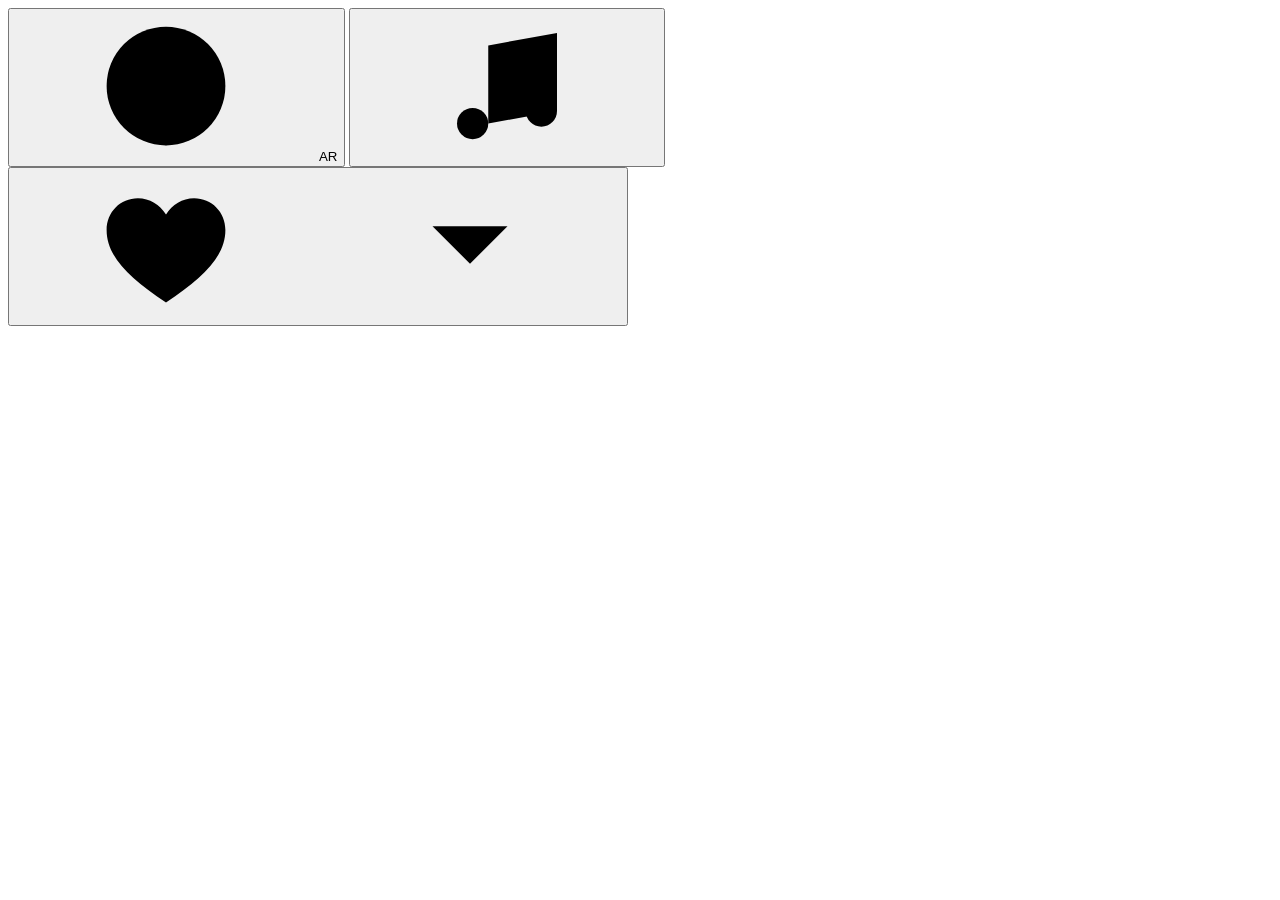
==== index.html @ feeb40b0 "Add files via upload" ====
<!DOCTYPE html>
<html lang="en" dir="ltr">
<head>
    <meta charset="UTF-8">
    <meta name="viewport" content="width=device-width, initial-scale=1, viewport-fit=cover">
    <title>MYRIAM &amp; AHMED</title>

    <!-- SEO / social preview.
         NOTE: crawlers do not run JavaScript, so if you change the names, update them here too.
         For og:image, replace the relative path with the full URL of your published site,
         e.g. https://your-site.com/assets/images/og-image.jpg -->
    <meta name="description" content="You are warmly invited to celebrate the wedding of MYRIAM &amp; AHMED at Saladin Citadel — قلعة صلاح الدين.">
    <meta name="theme-color" content="#fbf9f5">
    <meta property="og:type" content="website">
    <meta property="og:title" content="MYRIAM &amp; AHMED">
    <meta property="og:description" content="You are warmly invited to celebrate the wedding of MYRIAM &amp; AHMED at Saladin Citadel — قلعة صلاح الدين.">
    <meta property="og:image" content="assets/images/og-image.jpg">
    <meta property="og:locale" content="en_US">
    <meta property="og:locale:alternate" content="ar_EG">
    <meta name="twitter:card" content="summary_large_image">
    <meta name="twitter:title" content="MYRIAM &amp; AHMED">
    <meta name="twitter:description" content="You are warmly invited to celebrate the wedding of MYRIAM &amp; AHMED.">
    <meta name="twitter:image" content="assets/images/og-image.jpg">

    <link rel="icon" href="assets/images/favicon.svg" type="image/svg+xml">

    <link rel="preconnect" href="https://fonts.googleapis.com">
    <link rel="preconnect" href="https://fonts.gstatic.com" crossorigin>
    <link href="https://fonts.googleapis.com/css2?family=Amiri:ital,wght@0,400;0,700;1,400&family=Cinzel+Decorative:wght@400;700;900&family=Cinzel:wght@400;600;700&family=Playfair+Display:ital,wght@0,400..900;1,400..900&display=swap" rel="stylesheet">
    <link rel="stylesheet" href="css/styles.css">

    <!-- Lets the CSS enable scroll-reveal styles only when JavaScript is running -->
    <script>document.documentElement.classList.add("js");</script>
</head>
<body>

    <noscript>
        <p class="noscript">Please enable JavaScript to open the invitation. · يرجى تفعيل جافاسكريبت لفتح الدعوة.</p>
    </noscript>

    <!-- Music. The source is set from WEDDING_MUSIC in js/main.js when the invitation is opened. -->
    <audio id="weddingAudio" loop preload="none"></audio>

    <!-- Fixed controls -->
    <button type="button" class="control lang-switch" id="langSwitch">
        <svg class="icon" aria-hidden="true"><use href="#i-globe"/></svg>
        <span id="langSwitchLabel">AR</span>
    </button>

    <button type="button" class="control music-toggle" id="musicToggle" aria-pressed="false">
        <span class="eq" aria-hidden="true"><i></i><i></i><i></i></span>
        <svg class="icon icon-muted" aria-hidden="true"><use href="#i-music-off"/></svg>
    </button>

    <main class="page">

        <!-- ============ INTRO: ENVELOPE ============ -->
        <section class="intro" id="intro">
            <button type="button" class="envelope-button" id="envelopeButton" data-i18n-aria="openAria">
                <span class="envelope">
                    <span class="envelope-pocket"></span>
                    <span class="envelope-flap"></span>
                    <span class="envelope-monogram" data-bind="monogram" aria-hidden="true"></span>
                    <span class="wax-seal" aria-hidden="true"><svg class="icon"><use href="#i-heart"/></svg></span>
                </span>
                <span class="envelope-hint">
                    <span data-i18n="openHint"></span>
                    <svg class="icon" aria-hidden="true"><use href="#i-chevron"/></svg>
                </span>
            </button>
        </section>

        <!-- ============ INVITATION (revealed after the envelope opens) ============ -->
        <div class="content" id="content" hidden>

            <article class="invitation reveal" id="home-section" tabindex="-1">
                <div class="frame">
                    <p class="tag" data-i18n="invitedTag"></p>

                    <p class="basmala" lang="ar">بِسْمِ اللَّهِ الرَّحْمَٰنِ الرَّحِيمِ</p>

                    <div id="verseBlock">
                        <p class="verse-ar" lang="ar">"وَمِنْ آيَاتِهِ أَنْ خَلَقَ لَكُم مِّنْ أَنفُسِكُمْ أَزْوَاجًا لِّتَسْكُنُوا إِلَيْهَا وَجَعَلَ بَيْنَكُم مَّوَدَّةً وَرَحْمَةً ۚ إِنَّ فِي ذَٰلِكَ لَآيَاتٍ لِّقَوْمٍ يَتَفَكَّرُونَ"</p>
                        <p class="verse-en" data-i18n="verseEn"></p>
                        <p class="verse-ref" data-i18n="verseRef"></p>
                    </div>

                    <div class="divider" aria-hidden="true"><svg class="icon"><use href="#i-star"/></svg></div>

                    <h1 class="names" id="coupleNames">
                        <span class="name" data-bind="bride"></span>
                        <span class="amp" data-bind="amp"></span>
                        <span class="name" data-bind="groom"></span>
                    </h1>

                    <p class="invite-line" data-i18n="inviteLine"></p>

                    <div class="date-badge" id="dateBadge">
                        <span class="item">
                            <svg class="icon" aria-hidden="true"><use href="#i-calendar"/></svg>
                            <span data-bind="dateLong"></span>
                        </span>
                        <span class="sep" id="dateBadgeSep" aria-hidden="true">|</span>
                        <span class="item" id="dateBadgeTime">
                            <svg class="icon" aria-hidden="true"><use href="#i-clock"/></svg>
                            <span data-bind="timeShort"></span>
                        </span>
                    </div>

                    <div class="countdown-wrap" id="countdownWrap">
                        <div class="countdown" id="countdown" role="timer" data-i18n-aria="countdownAria">
                            <div class="cd-box"><span class="cd-num" data-countdown="days">00</span><span class="cd-lbl" data-i18n="cdDays"></span></div>
                            <div class="cd-box"><span class="cd-num" data-countdown="hours">00</span><span class="cd-lbl" data-i18n="cdHours"></span></div>
                            <div class="cd-box"><span class="cd-num" data-countdown="minutes">00</span><span class="cd-lbl" data-i18n="cdMinutes"></span></div>
                            <div class="cd-box"><span class="cd-num" data-countdown="seconds">00</span><span class="cd-lbl" data-i18n="cdSeconds"></span></div>
                        </div>
                        <p class="cd-finished" id="countdownFinished" data-i18n="cdFinished" hidden></p>
                    </div>

                    <div class="divider" aria-hidden="true"><svg class="icon"><use href="#i-crown"/></svg></div>
                </div>
            </article>

            <!-- Navigation: bottom bar on phones, floating pill on larger screens -->
            <nav class="nav" id="nav" data-i18n-aria="navAria">
                <a href="#home-section"><svg class="icon" aria-hidden="true"><use href="#i-home"/></svg><span data-i18n="navHome"></span></a>
                <a href="#story-section"><svg class="icon" aria-hidden="true"><use href="#i-heart-line"/></svg><span data-i18n="navStory"></span></a>
                <a href="#date-section"><svg class="icon" aria-hidden="true"><use href="#i-calendar"/></svg><span data-i18n="navDate"></span></a>
                <a href="#venue-section"><svg class="icon" aria-hidden="true"><use href="#i-pin"/></svg><span data-i18n="navVenue"></span></a>
                <a href="#rsvp-section" id="navRsvp"><svg class="icon" aria-hidden="true"><use href="#i-envelope"/></svg><span data-i18n="navRsvp"></span></a>
            </nav>

            <div class="details">

                <!-- Story -->
                <section class="panel reveal" id="story-section" aria-labelledby="storyTitle">
                    <h2 class="panel-title" id="storyTitle" data-i18n="storyTitle"></h2>
                    <div class="story-photos">
                        <figure class="photo">
                            <div class="photo-inner">
                                <svg class="icon photo-placeholder" aria-hidden="true"><use href="#i-heart-line"/></svg>
                                <img data-photo="brideChildhood" data-alt="photoBride" alt="" width="240" height="320" loading="lazy" decoding="async">
                            </div>
                        </figure>
                        <figure class="photo is-main">
                            <div class="photo-inner">
                                <svg class="icon photo-placeholder" aria-hidden="true"><use href="#i-heart-line"/></svg>
                                <img data-photo="couple" data-alt="photoCouple" alt="" width="240" height="320" loading="lazy" decoding="async">
                            </div>
                        </figure>
                        <figure class="photo">
                            <div class="photo-inner">
                                <svg class="icon photo-placeholder" aria-hidden="true"><use href="#i-heart-line"/></svg>
                                <img data-photo="groomChildhood" data-alt="photoGroom" alt="" width="240" height="320" loading="lazy" decoding="async">
                            </div>
                        </figure>
                    </div>
                    <p class="caption" data-i18n="storyCaption"></p>
                </section>

                <!-- Date / calendar (generated from the wedding date in js/main.js) -->
                <section class="panel reveal" id="date-section" aria-labelledby="dateTitle">
                    <h2 class="panel-title" id="dateTitle" data-i18n="dateTitle"></h2>
                    <div class="calendar" id="calendar" role="group">
                        <p class="cal-month" id="calMonth"></p>
                        <div class="cal-grid" id="calendarGrid"></div>
                    </div>
                    <p class="date-note" id="dateNote">
                        <svg class="icon" aria-hidden="true"><use id="dateNoteIcon" href="#i-calendar"/></svg>
                        <span data-bind="dateNote"></span>
                    </p>
                </section>

                <!-- Venue -->
                <section class="panel reveal" id="venue-section" aria-labelledby="venueTitle">
                    <h2 class="panel-title" id="venueTitle" data-i18n="venueTitle"></h2>
                    <svg class="icon venue-icon" aria-hidden="true"><use href="#i-landmark"/></svg>
                    <p class="venue-name" data-bind="venuePrimary"></p>
                    <p class="venue-name-alt" data-bind="venueSecondary"></p>
                    <p class="venue-city" data-bind="venueCity"></p>
                    <a class="btn-outline" id="mapLink" href="#" target="_blank" rel="noopener noreferrer">
                        <svg class="icon" aria-hidden="true"><use href="#i-pin"/></svg>
                        <span data-i18n="mapsButton"></span>
                    </a>
                </section>
            </div>

            <!-- RSVP (removed automatically if neither a form endpoint nor a WhatsApp number is configured) -->
            <section class="rsvp reveal" id="rsvp-section" aria-labelledby="rsvpTitle">
                <h2 class="rsvp-title" id="rsvpTitle" data-i18n="rsvpTitle"></h2>
                <p class="rsvp-text" data-i18n="rsvpText"></p>
                <button type="button" class="btn-gold" id="rsvpOpen">
                    <span data-i18n="rsvpButton"></span>
                    <svg class="icon" aria-hidden="true"><use href="#i-envelope"/></svg>
                </button>
            </section>

            <footer class="site-footer">
                <p data-i18n="footerLove"></p>
                <p class="footer-names"><span data-bind="bride"></span> <span data-bind="amp"></span> <span data-bind="groom"></span></p>
            </footer>
        </div>
    </main>

    <!-- RSVP modal -->
    <div class="modal" id="rsvpModal" role="dialog" aria-modal="true" aria-labelledby="rsvpModalTitle" hidden>
        <div class="modal-box" id="rsvpModalBox" tabindex="-1">
            <button type="button" class="modal-close" id="rsvpClose" data-i18n-aria="closeAria">
                <svg class="icon" aria-hidden="true"><use href="#i-close"/></svg>
            </button>
            <h2 class="panel-title" id="rsvpModalTitle" data-i18n="rsvpModalTitle"></h2>
            <form id="rsvpForm" novalidate>
                <div class="field">
                    <label for="guestName" data-i18n="rsvpName"></label>
                    <input type="text" id="guestName" name="name" required autocomplete="name" data-i18n-placeholder="rsvpNamePh">
                </div>
                <div class="field">
                    <label for="guestCompanions" data-i18n="rsvpCompanions"></label>
                    <input type="number" id="guestCompanions" name="companions" min="0" max="8" value="0" inputmode="numeric" required>
                </div>
                <div class="field">
                    <label for="guestNote" data-i18n="rsvpNote"></label>
                    <textarea id="guestNote" name="note" rows="3"></textarea>
                </div>
                <button type="submit" class="btn-gold btn-block" id="rsvpSubmit" data-i18n="rsvpSubmit"></button>
                <p class="form-msg is-success" id="rsvpSuccess" role="status" data-i18n="rsvpSuccess" hidden></p>
                <p class="form-msg is-error" id="rsvpError" role="alert" data-i18n="rsvpError" hidden></p>
            </form>
        </div>
    </div>

    <!-- Icon sprite -->
    <svg width="0" height="0" style="position:absolute" aria-hidden="true" focusable="false">
        <symbol id="i-heart" viewBox="0 0 24 24"><path d="M12 21.2C6 17.2 2.5 13.8 2.5 9.6 2.5 6.7 4.7 4.5 7.5 4.5c1.9 0 3.5 1 4.5 2.6 1-1.6 2.6-2.6 4.5-2.6 2.8 0 5 2.2 5 5.1 0 4.2-3.5 7.6-9.5 11.6z" fill="currentColor" stroke="none"/></symbol>
        <symbol id="i-heart-line" viewBox="0 0 24 24"><path d="M12 20.5C6.3 16.8 3 13.6 3 9.7 3 7.1 5 5 7.6 5c1.7 0 3.2.9 4.4 2.4C13.200 5.900 14.700 5 16.400 5 19 5 21 7.100 21 9.700c0 3.900-3.300 7.100-9 10.800z"/></symbol>
        <symbol id="i-star" viewBox="0 0 24 24"><path d="M12 3l2.5 6.5L21 12l-6.500 2.500L12 21l-2.500-6.500L3 12l6.500-2.500z" fill="currentColor" stroke="none"/></symbol>
        <symbol id="i-crown" viewBox="0 0 24 24"><path d="M3.500 18h17M4 18L3 7l5 4 4-6 4 6 5-4-1 11"/></symbol>
        <symbol id="i-globe" viewBox="0 0 24 24"><circle cx="12" cy="12" r="9.500"/><path d="M2.500 12h19M12 2.500c2.600 2.800 3.900 6 3.900 9.500s-1.300 6.700-3.900 9.500c-2.600-2.800-3.900-6-3.900-9.500S9.400 5.300 12 2.500z"/></symbol>
        <symbol id="i-home" viewBox="0 0 24 24"><path d="M3 11l9-8 9 8M5.500 9.500V20h13V9.500"/></symbol>
        <symbol id="i-calendar" viewBox="0 0 24 24"><rect x="3.500" y="5" width="17" height="15.500" rx="2"/><path d="M3.500 10h17M8 3v4M16 3v4"/></symbol>
        <symbol id="i-clock" viewBox="0 0 24 24"><circle cx="12" cy="12" r="9"/><path d="M12 7v5l3 2"/></symbol>
        <symbol id="i-pin" viewBox="0 0 24 24"><path d="M12 21s7-6.100 7-11.200a7 7 0 0 0-14 0C5 14.900 12 21 12 21z"/><circle cx="12" cy="9.800" r="2.500"/></symbol>
        <symbol id="i-envelope" viewBox="0 0 24 24"><rect x="3" y="5.500" width="18" height="13" rx="2"/><path d="M3.500 7.500L12 13l8.500-5.500"/></symbol>
        <symbol id="i-chevron" viewBox="0 0 24 24"><path d="M6 9l6 6 6-6"/></symbol>
        <symbol id="i-close" viewBox="0 0 24 24"><path d="M6 6l12 12M18 6L6 18"/></symbol>
        <symbol id="i-landmark" viewBox="0 0 24 24"><path d="M3 21h18M5.500 21V10.500M10 21V10.500M14 21V10.500M18.500 21V10.500M2.500 10l9.500-6.500L21.500 10z"/></symbol>
        <symbol id="i-music-off" viewBox="0 0 24 24"><path d="M9 18V5.500l11-2V16"/><circle cx="6.500" cy="18" r="2.500"/><circle cx="17.500" cy="16" r="2.500"/><path d="M3 3l18 18"/></symbol>
    </svg>

    <script src="js/main.js"></script>
</body>
</html>
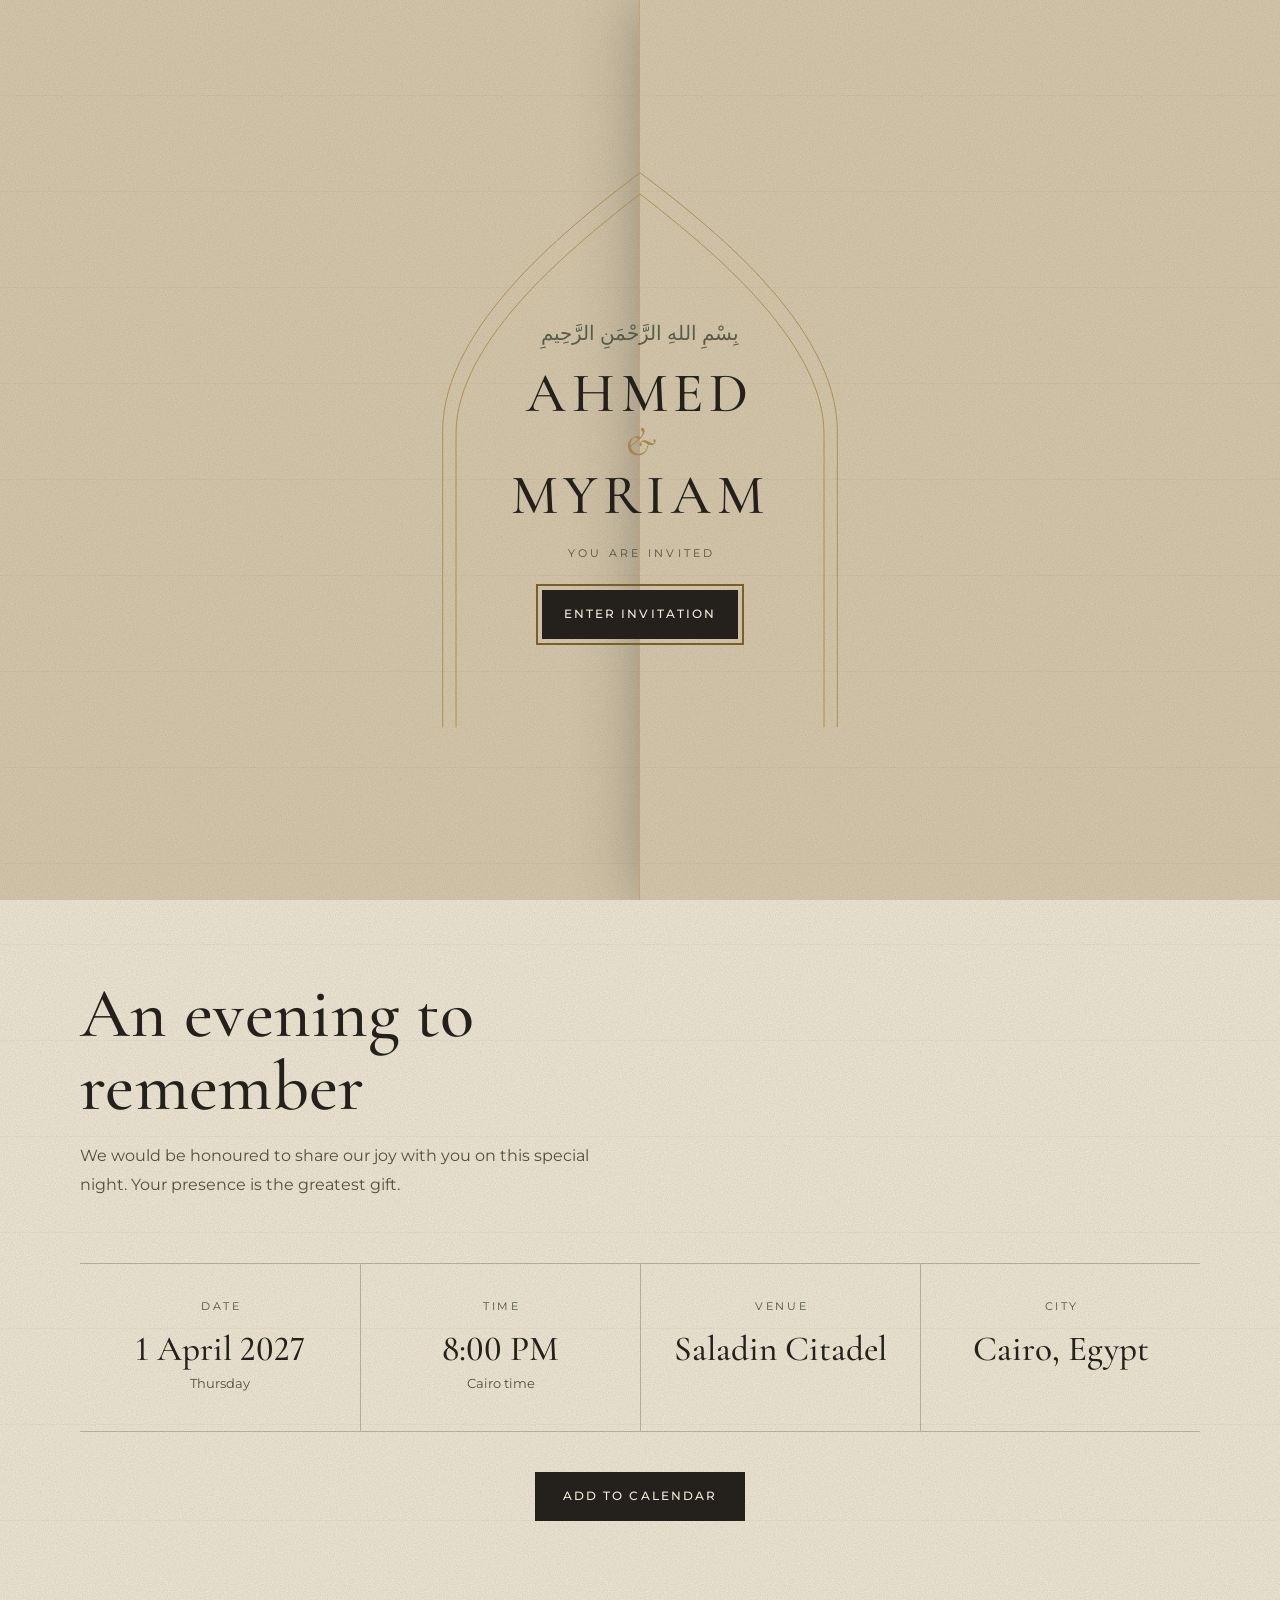
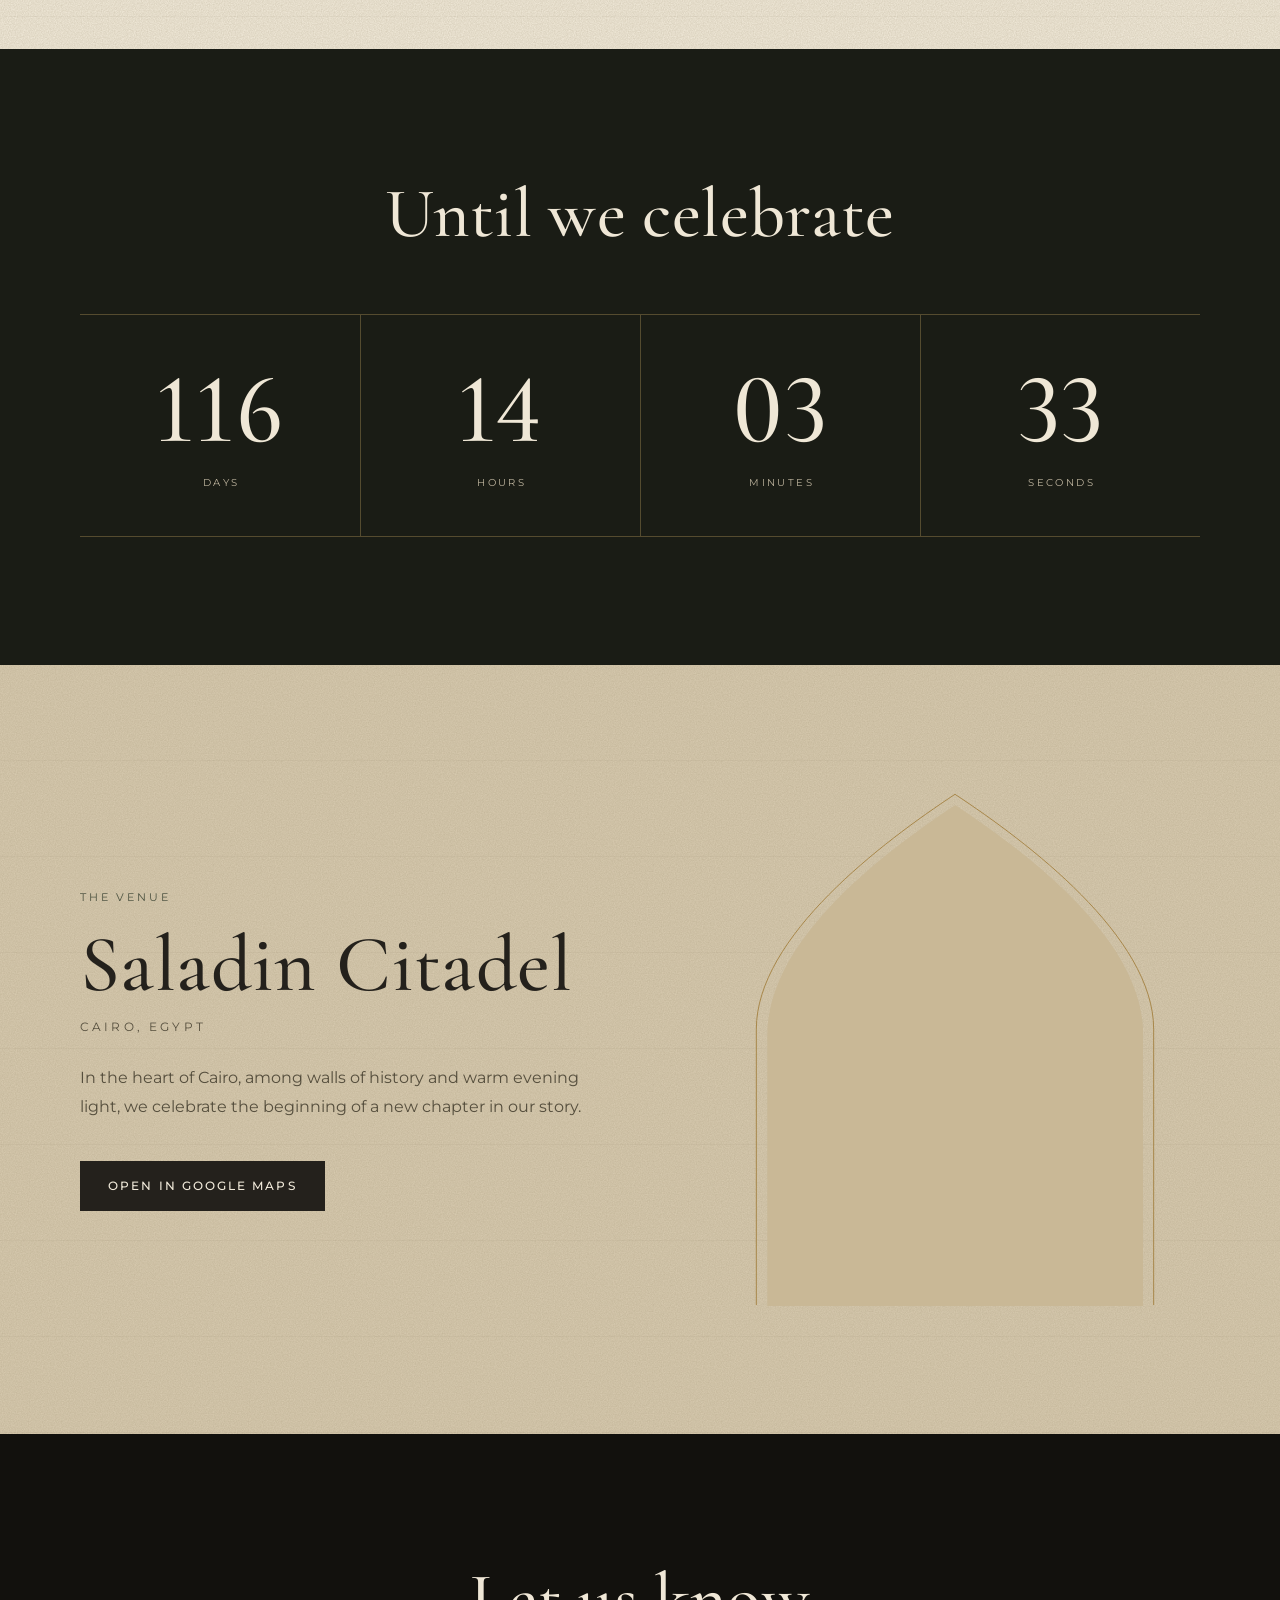
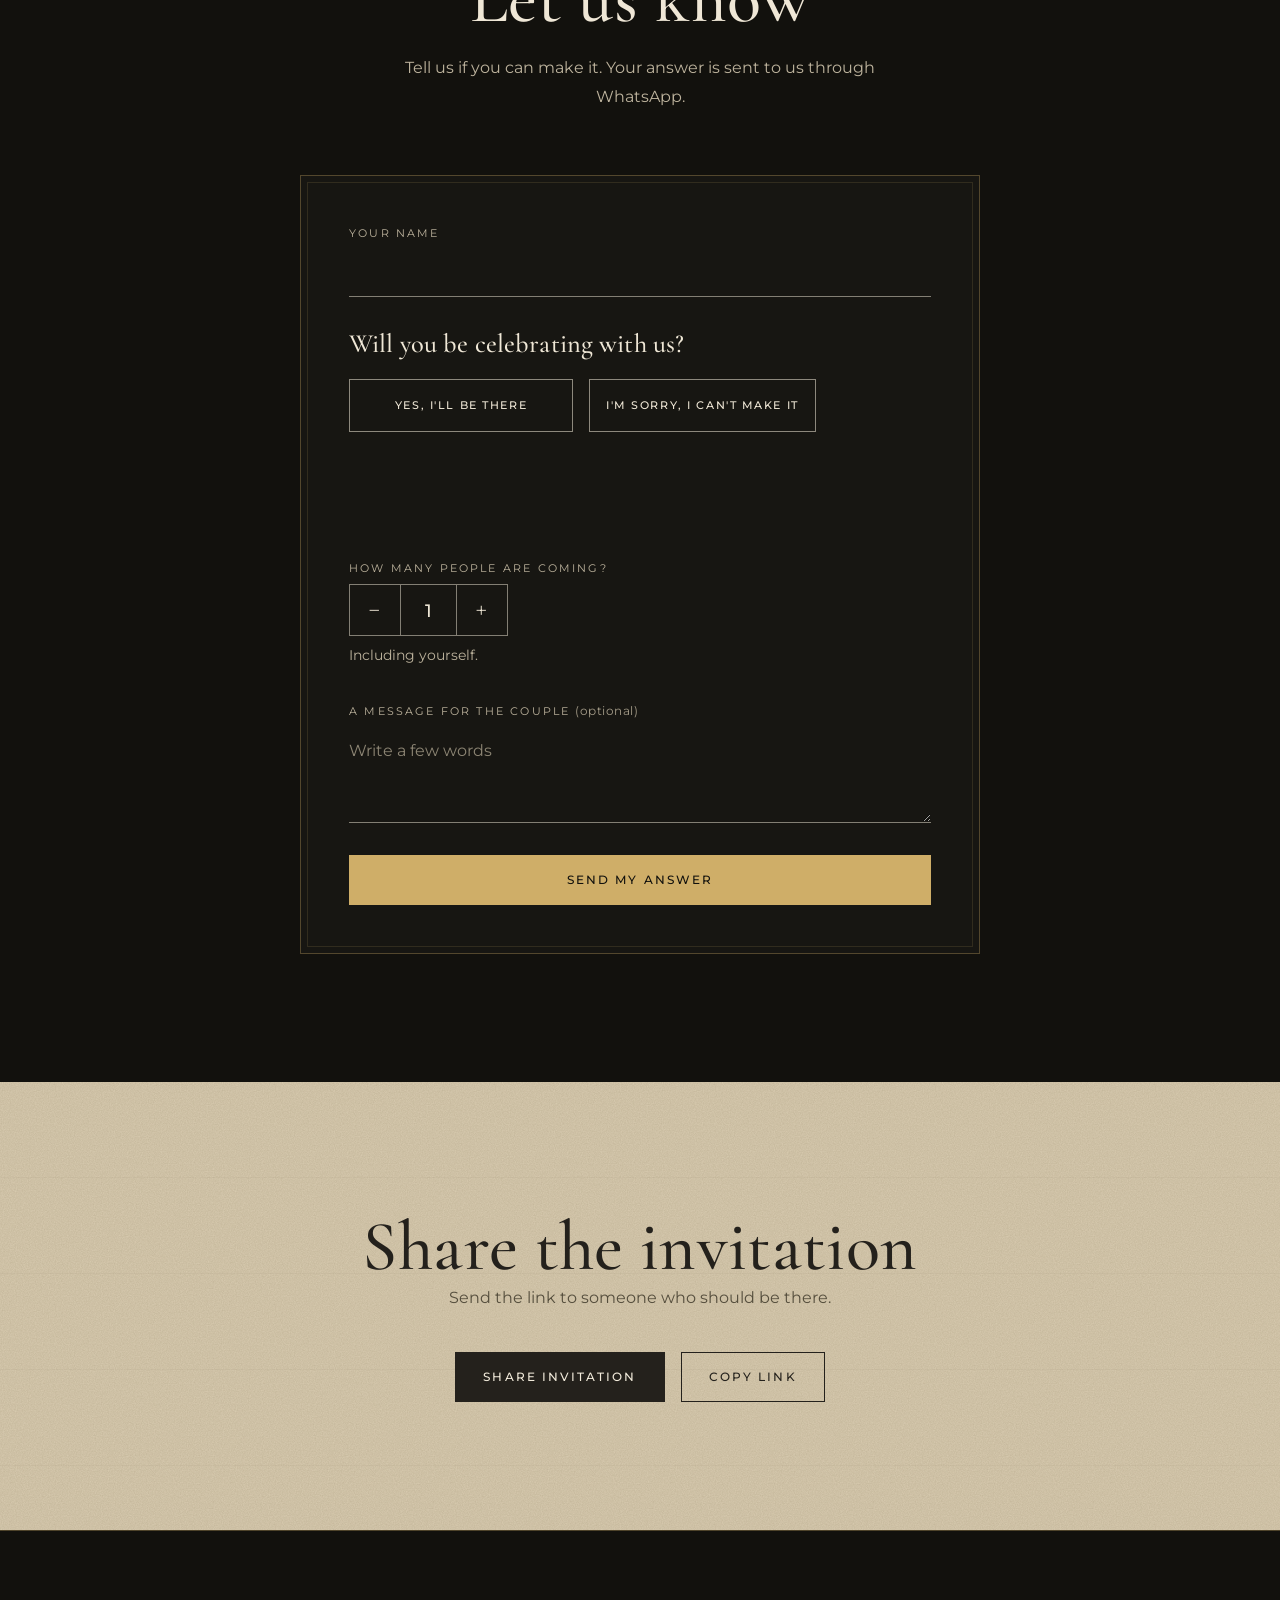
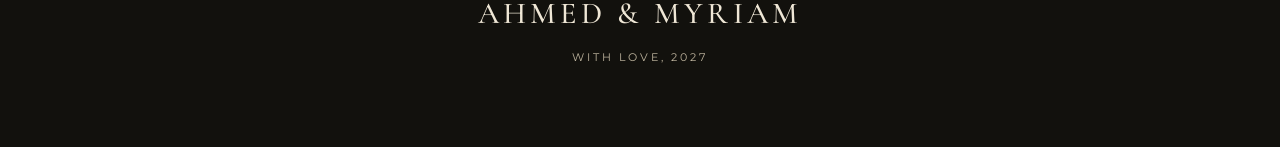
==== commit 5f6c41c6: "Add files via upload" ====
--- a/index.html
+++ b/index.html
@@ -1,252 +1,313 @@
-<!DOCTYPE html>
+<!doctype html>
 <html lang="en" dir="ltr">
 <head>
-    <meta charset="UTF-8">
-    <meta name="viewport" content="width=device-width, initial-scale=1, viewport-fit=cover">
-    <title>MYRIAM &amp; AHMED</title>
-
-    <!-- SEO / social preview.
-         NOTE: crawlers do not run JavaScript, so if you change the names, update them here too.
-         For og:image, replace the relative path with the full URL of your published site,
-         e.g. https://your-site.com/assets/images/og-image.jpg -->
-    <meta name="description" content="You are warmly invited to celebrate the wedding of MYRIAM &amp; AHMED at Saladin Citadel — قلعة صلاح الدين.">
-    <meta name="theme-color" content="#fbf9f5">
-    <meta property="og:type" content="website">
-    <meta property="og:title" content="MYRIAM &amp; AHMED">
-    <meta property="og:description" content="You are warmly invited to celebrate the wedding of MYRIAM &amp; AHMED at Saladin Citadel — قلعة صلاح الدين.">
-    <meta property="og:image" content="assets/images/og-image.jpg">
-    <meta property="og:locale" content="en_US">
-    <meta property="og:locale:alternate" content="ar_EG">
-    <meta name="twitter:card" content="summary_large_image">
-    <meta name="twitter:title" content="MYRIAM &amp; AHMED">
-    <meta name="twitter:description" content="You are warmly invited to celebrate the wedding of MYRIAM &amp; AHMED.">
-    <meta name="twitter:image" content="assets/images/og-image.jpg">
-
-    <link rel="icon" href="assets/images/favicon.svg" type="image/svg+xml">
-
-    <link rel="preconnect" href="https://fonts.googleapis.com">
-    <link rel="preconnect" href="https://fonts.gstatic.com" crossorigin>
-    <link href="https://fonts.googleapis.com/css2?family=Amiri:ital,wght@0,400;0,700;1,400&family=Cinzel+Decorative:wght@400;700;900&family=Cinzel:wght@400;600;700&family=Playfair+Display:ital,wght@0,400..900;1,400..900&display=swap" rel="stylesheet">
-    <link rel="stylesheet" href="css/styles.css">
-
-    <!-- Lets the CSS enable scroll-reveal styles only when JavaScript is running -->
-    <script>document.documentElement.classList.add("js");</script>
+  <meta charset="utf-8">
+  <meta name="viewport" content="width=device-width, initial-scale=1, viewport-fit=cover">
+  <meta name="theme-color" content="#12110d">
+  <title>AHMED &amp; MYRIAM — Wedding Invitation</title>
+  <meta name="description" content="You are invited to the wedding of Ahmed &amp; Myriam at the Saladin Citadel, Cairo — 1 April 2027, 8:00 PM.">
+
+  <meta property="og:type" content="website">
+  <meta property="og:title" content="AHMED &amp; MYRIAM — Wedding Invitation">
+  <meta property="og:description" content="1 April 2027 · 8:00 PM · Saladin Citadel, Cairo. Open the invitation and let us know you’re coming.">
+  <meta property="og:locale" content="en_US">
+  <meta name="twitter:card" content="summary">
+
+  <script>document.documentElement.classList.add('js');</script>
+  <noscript><style>.gate{display:none!important}body.is-locked{overflow:auto!important}</style></noscript>
+
+  <link rel="preload" href="assets/fonts/cormorant-garamond-latin-500-normal.woff2" as="font" type="font/woff2" crossorigin>
+  <link rel="preload" href="assets/fonts/montserrat-latin-400-normal.woff2" as="font" type="font/woff2" crossorigin>
+  <link rel="stylesheet" href="style.css">
 </head>
-<body>
-
-    <noscript>
-        <p class="noscript">Please enable JavaScript to open the invitation. · يرجى تفعيل جافاسكريبت لفتح الدعوة.</p>
-    </noscript>
-
-    <!-- Music. The source is set from WEDDING_MUSIC in js/main.js when the invitation is opened. -->
-    <audio id="weddingAudio" loop preload="none"></audio>
-
-    <!-- Fixed controls -->
-    <button type="button" class="control lang-switch" id="langSwitch">
-        <svg class="icon" aria-hidden="true"><use href="#i-globe"/></svg>
-        <span id="langSwitchLabel">AR</span>
-    </button>
-
-    <button type="button" class="control music-toggle" id="musicToggle" aria-pressed="false">
-        <span class="eq" aria-hidden="true"><i></i><i></i><i></i></span>
-        <svg class="icon icon-muted" aria-hidden="true"><use href="#i-music-off"/></svg>
-    </button>
-
-    <main class="page">
-
-        <!-- ============ INTRO: ENVELOPE ============ -->
-        <section class="intro" id="intro">
-            <button type="button" class="envelope-button" id="envelopeButton" data-i18n-aria="openAria">
-                <span class="envelope">
-                    <span class="envelope-pocket"></span>
-                    <span class="envelope-flap"></span>
-                    <span class="envelope-monogram" data-bind="monogram" aria-hidden="true"></span>
-                    <span class="wax-seal" aria-hidden="true"><svg class="icon"><use href="#i-heart"/></svg></span>
-                </span>
-                <span class="envelope-hint">
-                    <span data-i18n="openHint"></span>
-                    <svg class="icon" aria-hidden="true"><use href="#i-chevron"/></svg>
-                </span>
-            </button>
-        </section>
-
-        <!-- ============ INVITATION (revealed after the envelope opens) ============ -->
-        <div class="content" id="content" hidden>
-
-            <article class="invitation reveal" id="home-section" tabindex="-1">
-                <div class="frame">
-                    <p class="tag" data-i18n="invitedTag"></p>
-
-                    <p class="basmala" lang="ar">بِسْمِ اللَّهِ الرَّحْمَٰنِ الرَّحِيمِ</p>
-
-                    <div id="verseBlock">
-                        <p class="verse-ar" lang="ar">"وَمِنْ آيَاتِهِ أَنْ خَلَقَ لَكُم مِّنْ أَنفُسِكُمْ أَزْوَاجًا لِّتَسْكُنُوا إِلَيْهَا وَجَعَلَ بَيْنَكُم مَّوَدَّةً وَرَحْمَةً ۚ إِنَّ فِي ذَٰلِكَ لَآيَاتٍ لِّقَوْمٍ يَتَفَكَّرُونَ"</p>
-                        <p class="verse-en" data-i18n="verseEn"></p>
-                        <p class="verse-ref" data-i18n="verseRef"></p>
-                    </div>
-
-                    <div class="divider" aria-hidden="true"><svg class="icon"><use href="#i-star"/></svg></div>
-
-                    <h1 class="names" id="coupleNames">
-                        <span class="name" data-bind="bride"></span>
-                        <span class="amp" data-bind="amp"></span>
-                        <span class="name" data-bind="groom"></span>
-                    </h1>
-
-                    <p class="invite-line" data-i18n="inviteLine"></p>
-
-                    <div class="date-badge" id="dateBadge">
-                        <span class="item">
-                            <svg class="icon" aria-hidden="true"><use href="#i-calendar"/></svg>
-                            <span data-bind="dateLong"></span>
-                        </span>
-                        <span class="sep" id="dateBadgeSep" aria-hidden="true">|</span>
-                        <span class="item" id="dateBadgeTime">
-                            <svg class="icon" aria-hidden="true"><use href="#i-clock"/></svg>
-                            <span data-bind="timeShort"></span>
-                        </span>
-                    </div>
-
-                    <div class="countdown-wrap" id="countdownWrap">
-                        <div class="countdown" id="countdown" role="timer" data-i18n-aria="countdownAria">
-                            <div class="cd-box"><span class="cd-num" data-countdown="days">00</span><span class="cd-lbl" data-i18n="cdDays"></span></div>
-                            <div class="cd-box"><span class="cd-num" data-countdown="hours">00</span><span class="cd-lbl" data-i18n="cdHours"></span></div>
-                            <div class="cd-box"><span class="cd-num" data-countdown="minutes">00</span><span class="cd-lbl" data-i18n="cdMinutes"></span></div>
-                            <div class="cd-box"><span class="cd-num" data-countdown="seconds">00</span><span class="cd-lbl" data-i18n="cdSeconds"></span></div>
-                        </div>
-                        <p class="cd-finished" id="countdownFinished" data-i18n="cdFinished" hidden></p>
-                    </div>
-
-                    <div class="divider" aria-hidden="true"><svg class="icon"><use href="#i-crown"/></svg></div>
+<body class="is-locked">
+  <a class="skip" href="#main">Skip to the invitation</a>
+
+  <!-- Shared clip shape: a pointed Cairene arch (used by the map and photo niches) -->
+  <svg class="defs" width="0" height="0" aria-hidden="true" focusable="false">
+    <defs>
+      <clipPath id="archClip" clipPathUnits="objectBoundingBox">
+        <path d="M0,1 L0,0.46 C0,0.27 0.3,0.1 0.5,0 C0.7,0.1 1,0.27 1,0.46 L1,1 Z"/>
+      </clipPath>
+    </defs>
+  </svg>
+
+  <!-- ENTRANCE -->
+  <div class="gate" id="gate" role="dialog" aria-modal="true" aria-labelledby="gateTitle">
+    <div class="gate-half gate-left"></div>
+    <div class="gate-half gate-right"></div>
+
+    <svg class="gate-arch" viewBox="0 0 300 420" preserveAspectRatio="none" aria-hidden="true" focusable="false">
+      <path d="M2,418 L2,196 C2,116 100,40 150,2 C200,40 298,116 298,196 L298,418" />
+      <path d="M12,418 L12,198 C12,126 104,54 150,18 C196,54 288,126 288,198 L288,418" />
+    </svg>
+
+    <div class="gate-content">
+      <p class="bismillah" lang="ar" dir="rtl">بِسْمِ اللهِ الرَّحْمَنِ الرَّحِيمِ</p>
+      <h2 class="gate-names" id="gateTitle">
+        <span>Ahmed</span><span class="gate-amp" aria-hidden="true">&amp;</span><span class="sr-only">and</span><span>Myriam</span>
+      </h2>
+      <p class="gate-line">You are invited</p>
+      <button class="btn btn--ink" id="enterBtn" type="button">Enter invitation</button>
+    </div>
+  </div>
+
+  <button class="music" id="musicBtn" type="button" aria-pressed="false" aria-label="Background music" data-state="off">
+    <span class="eq" aria-hidden="true"><i></i><i></i><i></i><i></i></span>
+    <span class="music-text" id="musicText" aria-hidden="true">Music off</span>
+  </button>
+  <audio id="bgMusic" loop preload="metadata">
+    <source src="assets/song.mp3" type="audio/mpeg">
+  </audio>
+
+  <div class="page" id="page">
+
+    <!-- HERO -->
+    <header class="hero" id="top">
+      <div class="topbar">
+        <span class="mono" role="img" aria-label="Ahmed and Myriam">A&amp;M</span>
+      </div>
+
+      <div class="hero-inner">
+        <p class="hero-kicker r r1">We are getting married</p>
+        <h1 class="names" id="mainTitle" tabindex="-1">
+          <span class="mask"><span class="r-name n1">Ahmed</span></span>
+          <span class="amp r r2" aria-hidden="true">&amp;</span><span class="sr-only">and</span>
+          <span class="mask"><span class="r-name n2">Myriam</span></span>
+        </h1>
+        <p class="hero-date r r3">
+          <time datetime="2027-04-01T20:00:00+02:00" data-bind="dateLong">1 April 2027</time>
+          <span class="hero-venue">Saladin Citadel, Cairo</span>
+        </p>
+        <div class="scroll-cue r r4" aria-hidden="true"><span>Scroll to discover</span><i></i></div>
+      </div>
+
+      <!-- Citadel skyline: curtain wall, flanking towers, lit gate, distant domes and minarets -->
+      <svg class="skyline" viewBox="0 0 1440 360" preserveAspectRatio="xMidYMax slice" aria-hidden="true" focusable="false">
+        <defs>
+          <linearGradient id="gateGlow" x1="0" y1="0" x2="0" y2="1">
+            <stop offset="0" stop-color="#0d0c09"/>
+            <stop offset="1" stop-color="#c29a52" stop-opacity=".85"/>
+          </linearGradient>
+          <pattern id="merlons" width="36" height="16" patternUnits="userSpaceOnUse">
+            <rect x="7" y="0" width="22" height="16" fill="#15130f"/>
+          </pattern>
+        </defs>
+
+        <!-- distant silhouette -->
+        <g fill="#342b1e">
+          <path d="M628 214 C628 156 684 130 720 128 C756 130 812 156 812 214 Z"/>
+          <rect x="720" y="104" width="2" height="26"/>
+          <circle cx="721" cy="102" r="3.5"/>
+          <path d="M598 232 C598 204 620 192 640 194 L656 232 Z"/>
+          <path d="M842 232 C842 204 820 192 800 194 L784 232 Z"/>
+          <rect x="596" y="212" width="248" height="90"/>
+          <g>
+            <rect x="542" y="86" width="12" height="190"/>
+            <rect x="537" y="132" width="22" height="5"/>
+            <rect x="537" y="168" width="22" height="5"/>
+            <path d="M541 86 L555 86 L548 40 Z"/>
+          </g>
+          <g>
+            <rect x="886" y="86" width="12" height="190"/>
+            <rect x="881" y="132" width="22" height="5"/>
+            <rect x="881" y="168" width="22" height="5"/>
+            <path d="M885 86 L899 86 L892 40 Z"/>
+          </g>
+        </g>
+
+        <!-- curtain wall -->
+        <rect x="0" y="262" width="1440" height="110" fill="#15130f"/>
+        <rect x="0" y="246" width="1440" height="16" fill="url(#merlons)"/>
+
+        <!-- left tower -->
+        <g fill="#1b1813">
+          <rect x="300" y="190" width="80" height="180"/>
+          <rect x="296" y="172" width="14" height="18"/><rect x="316" y="172" width="14" height="18"/>
+          <rect x="336" y="172" width="14" height="18"/><rect x="356" y="172" width="14" height="18"/>
+          <rect x="376" y="172" width="8" height="18"/>
+        </g>
+        <path d="M333 232 L333 216 A7 7 0 0 1 347 216 L347 232 Z" fill="#d9b46a" opacity=".85"/>
+
+        <!-- right tower -->
+        <g fill="#1b1813">
+          <rect x="1060" y="190" width="80" height="180"/>
+          <rect x="1056" y="172" width="8" height="18"/><rect x="1070" y="172" width="14" height="18"/>
+          <rect x="1090" y="172" width="14" height="18"/><rect x="1110" y="172" width="14" height="18"/>
+          <rect x="1130" y="172" width="14" height="18"/>
+        </g>
+        <path d="M1093 232 L1093 216 A7 7 0 0 1 1107 216 L1107 232 Z" fill="#d9b46a" opacity=".85"/>
+
+        <!-- central gate -->
+        <path d="M686 372 V306 C686 284 704 270 720 252 C736 270 754 284 754 306 V372 Z" fill="url(#gateGlow)"/>
+        <path d="M680 372 V306 C680 280 702 264 720 242 C738 264 760 280 760 306 V372" fill="none" stroke="#2a251c" stroke-width="6"/>
+      </svg>
+    </header>
+
+    <main id="main">
+
+      <!-- DETAILS -->
+      <section class="band stone light" id="details" aria-labelledby="detailsTitle">
+        <div class="wrap">
+          <div class="intro">
+            <h2 id="detailsTitle" class="h2">An evening to remember</h2>
+            <p class="lede">We would be honoured to share our joy with you on this special night. Your presence is the greatest gift.</p>
+          </div>
+
+          <dl class="facts">
+            <div class="fact">
+              <dt>Date</dt>
+              <dd><span data-bind="dateShort">1 April 2027</span><small data-bind="weekday">Thursday</small></dd>
+            </div>
+            <div class="fact">
+              <dt>Time</dt>
+              <dd><span data-bind="time">8:00 PM</span><small>Cairo time</small></dd>
+            </div>
+            <div class="fact">
+              <dt>Venue</dt>
+              <dd><span>Saladin Citadel</span></dd>
+            </div>
+            <div class="fact">
+              <dt>City</dt>
+              <dd><span>Cairo, Egypt</span></dd>
+            </div>
+          </dl>
+
+          <div class="actions center-row">
+            <button class="btn btn--ink" id="calBtn" type="button">Add to Calendar</button>
+          </div>
+        </div>
+      </section>
+
+      <!-- COUNTDOWN -->
+      <section class="band night-olive on-dark" id="countdown" aria-labelledby="countTitle">
+        <div class="wrap">
+          <h2 id="countTitle" class="h2 center">Until we celebrate</h2>
+          <div class="count" id="count" role="timer" aria-label="Time remaining until the wedding">
+            <div class="count-cell"><span class="num" id="cDays">00</span><span class="unit">Days</span></div>
+            <div class="count-cell"><span class="num" id="cHours">00</span><span class="unit">Hours</span></div>
+            <div class="count-cell"><span class="num" id="cMinutes">00</span><span class="unit">Minutes</span></div>
+            <div class="count-cell"><span class="num" id="cSeconds">00</span><span class="unit">Seconds</span></div>
+          </div>
+          <p class="count-note center" id="countNote" hidden></p>
+        </div>
+      </section>
+
+      <!-- VENUE -->
+      <section class="band stone sand light" id="venue" aria-labelledby="venueTitle">
+        <div class="wrap venue-grid">
+          <div class="venue-copy">
+            <p class="place-kicker">The venue</p>
+            <h2 id="venueTitle" class="h2 venue-name">Saladin Citadel</h2>
+            <p class="venue-city">Cairo, Egypt</p>
+            <p class="lede">In the heart of Cairo, among walls of history and warm evening light, we celebrate the beginning of a new chapter in our story.</p>
+            <div class="actions">
+              <a class="btn btn--ink" id="mapsBtn" href="https://maps.app.goo.gl/uzpyK4hZpvjFcDH76" target="_blank" rel="noopener">Open in Google Maps</a>
+            </div>
+          </div>
+
+          <div class="map-arch">
+            <svg class="arch-frame" viewBox="0 0 300 400" preserveAspectRatio="none" aria-hidden="true" focusable="false">
+              <path d="M1,399 L1,184 C1,112 96,38 150,1 C204,38 299,112 299,184 L299,399" vector-effect="non-scaling-stroke"/>
+            </svg>
+            <div class="map-frame">
+              <iframe title="Map of Saladin Citadel, Cairo" loading="lazy" referrerpolicy="no-referrer-when-downgrade"
+                src="https://www.google.com/maps?q=Saladin%20Citadel%2C%20Cairo&amp;output=embed"></iframe>
+            </div>
+          </div>
+        </div>
+      </section>
+
+      <!-- PHOTOGRAPHS: stays hidden until real photos are added in WEDDING_CONFIG.photos -->
+      <section class="band stone light" id="moments" aria-labelledby="momentsTitle" hidden>
+        <div class="wrap">
+          <h2 id="momentsTitle" class="h2 center">Our moments</h2>
+          <div class="niches" id="niches"></div>
+        </div>
+      </section>
+
+      <!-- RSVP -->
+      <section class="band night on-dark" id="rsvp" aria-labelledby="replyTitle">
+        <div class="wrap narrow">
+          <div class="intro center">
+            <h2 id="replyTitle" class="h2">Let us know</h2>
+            <p class="lede">Tell us if you can make it. Your answer is sent to us through WhatsApp.</p>
+          </div>
+
+          <div class="card">
+            <form class="rsvp-form" id="rsvpForm" novalidate>
+              <div class="field">
+                <label class="label" for="fullName">Your name</label>
+                <input class="input" id="fullName" name="name" type="text" autocomplete="name" autocapitalize="words" maxlength="80" aria-describedby="nameError" required>
+                <p class="error" id="nameError" aria-live="polite"></p>
+              </div>
+
+              <div class="field">
+                <span class="label label--q" id="attendLabel">Will you be celebrating with us?</span>
+                <div class="stage" id="stage">
+                  <div class="choices" role="group" aria-labelledby="attendLabel" aria-describedby="attendError">
+                    <button class="choice choice-yes" id="yesBtn" type="button" aria-pressed="false">Yes, I'll be there</button>
+                    <button class="choice choice-no" id="noBtn" type="button" aria-pressed="false">I'm sorry, I can't make it</button>
+                  </div>
                 </div>
-            </article>
-
-            <!-- Navigation: bottom bar on phones, floating pill on larger screens -->
-            <nav class="nav" id="nav" data-i18n-aria="navAria">
-                <a href="#home-section"><svg class="icon" aria-hidden="true"><use href="#i-home"/></svg><span data-i18n="navHome"></span></a>
-                <a href="#story-section"><svg class="icon" aria-hidden="true"><use href="#i-heart-line"/></svg><span data-i18n="navStory"></span></a>
-                <a href="#date-section"><svg class="icon" aria-hidden="true"><use href="#i-calendar"/></svg><span data-i18n="navDate"></span></a>
-                <a href="#venue-section"><svg class="icon" aria-hidden="true"><use href="#i-pin"/></svg><span data-i18n="navVenue"></span></a>
-                <a href="#rsvp-section" id="navRsvp"><svg class="icon" aria-hidden="true"><use href="#i-envelope"/></svg><span data-i18n="navRsvp"></span></a>
-            </nav>
-
-            <div class="details">
-
-                <!-- Story -->
-                <section class="panel reveal" id="story-section" aria-labelledby="storyTitle">
-                    <h2 class="panel-title" id="storyTitle" data-i18n="storyTitle"></h2>
-                    <div class="story-photos">
-                        <figure class="photo">
-                            <div class="photo-inner">
-                                <svg class="icon photo-placeholder" aria-hidden="true"><use href="#i-heart-line"/></svg>
-                                <img data-photo="brideChildhood" data-alt="photoBride" alt="" width="240" height="320" loading="lazy" decoding="async">
-                            </div>
-                        </figure>
-                        <figure class="photo is-main">
-                            <div class="photo-inner">
-                                <svg class="icon photo-placeholder" aria-hidden="true"><use href="#i-heart-line"/></svg>
-                                <img data-photo="couple" data-alt="photoCouple" alt="" width="240" height="320" loading="lazy" decoding="async">
-                            </div>
-                        </figure>
-                        <figure class="photo">
-                            <div class="photo-inner">
-                                <svg class="icon photo-placeholder" aria-hidden="true"><use href="#i-heart-line"/></svg>
-                                <img data-photo="groomChildhood" data-alt="photoGroom" alt="" width="240" height="320" loading="lazy" decoding="async">
-                            </div>
-                        </figure>
-                    </div>
-                    <p class="caption" data-i18n="storyCaption"></p>
-                </section>
-
-                <!-- Date / calendar (generated from the wedding date in js/main.js) -->
-                <section class="panel reveal" id="date-section" aria-labelledby="dateTitle">
-                    <h2 class="panel-title" id="dateTitle" data-i18n="dateTitle"></h2>
-                    <div class="calendar" id="calendar" role="group">
-                        <p class="cal-month" id="calMonth"></p>
-                        <div class="cal-grid" id="calendarGrid"></div>
-                    </div>
-                    <p class="date-note" id="dateNote">
-                        <svg class="icon" aria-hidden="true"><use id="dateNoteIcon" href="#i-calendar"/></svg>
-                        <span data-bind="dateNote"></span>
-                    </p>
-                </section>
-
-                <!-- Venue -->
-                <section class="panel reveal" id="venue-section" aria-labelledby="venueTitle">
-                    <h2 class="panel-title" id="venueTitle" data-i18n="venueTitle"></h2>
-                    <svg class="icon venue-icon" aria-hidden="true"><use href="#i-landmark"/></svg>
-                    <p class="venue-name" data-bind="venuePrimary"></p>
-                    <p class="venue-name-alt" data-bind="venueSecondary"></p>
-                    <p class="venue-city" data-bind="venueCity"></p>
-                    <a class="btn-outline" id="mapLink" href="#" target="_blank" rel="noopener noreferrer">
-                        <svg class="icon" aria-hidden="true"><use href="#i-pin"/></svg>
-                        <span data-i18n="mapsButton"></span>
-                    </a>
-                </section>
-            </div>
-
-            <!-- RSVP (removed automatically if neither a form endpoint nor a WhatsApp number is configured) -->
-            <section class="rsvp reveal" id="rsvp-section" aria-labelledby="rsvpTitle">
-                <h2 class="rsvp-title" id="rsvpTitle" data-i18n="rsvpTitle"></h2>
-                <p class="rsvp-text" data-i18n="rsvpText"></p>
-                <button type="button" class="btn-gold" id="rsvpOpen">
-                    <span data-i18n="rsvpButton"></span>
-                    <svg class="icon" aria-hidden="true"><use href="#i-envelope"/></svg>
-                </button>
-            </section>
-
-            <footer class="site-footer">
-                <p data-i18n="footerLove"></p>
-                <p class="footer-names"><span data-bind="bride"></span> <span data-bind="amp"></span> <span data-bind="groom"></span></p>
-            </footer>
-        </div>
+                <p class="nudge" id="nudge" aria-live="polite"></p>
+                <p class="error" id="attendError" aria-live="polite"></p>
+              </div>
+
+              <div class="field">
+                <label class="label" for="guests">How many people are coming?</label>
+                <div class="stepper">
+                  <button type="button" id="guestsMinus" aria-label="One fewer person">&minus;</button>
+                  <input id="guests" name="guests" type="number" inputmode="numeric" min="1" max="50" step="1" value="1" aria-describedby="guestsHint guestsError">
+                  <button type="button" id="guestsPlus" aria-label="One more person">+</button>
+                </div>
+                <p class="hint" id="guestsHint">Including yourself.</p>
+                <p class="error" id="guestsError" aria-live="polite"></p>
+              </div>
+
+              <div class="field">
+                <label class="label" for="message">A message for the couple <span class="opt">(optional)</span></label>
+                <textarea class="input" id="message" name="message" rows="3" maxlength="400" placeholder="Write a few words"></textarea>
+              </div>
+
+              <button class="btn btn--gold btn--block" type="submit">Send my answer</button>
+            </form>
+
+            <div class="sent" id="sent" hidden tabindex="-1" aria-live="polite">
+              <h3 class="sent-title" id="sentTitle">Your answer is ready.</h3>
+              <p class="sent-text">Please send it in <strong>WhatsApp</strong> to confirm. It only reaches us once you press Send there.</p>
+              <pre class="preview" id="preview"></pre>
+              <div class="actions center-row">
+                <a class="btn btn--gold" id="waLink" href="#" target="_blank" rel="noopener">Open WhatsApp</a>
+                <button class="btn btn--line" id="copyMsgBtn" type="button">Copy message</button>
+                <button class="btn btn--line" id="editBtn" type="button">Edit my answer</button>
+              </div>
+            </div>
+          </div>
+        </div>
+      </section>
+
+      <!-- SHARE -->
+      <section class="band stone sand light" id="share" aria-labelledby="shareTitle">
+        <div class="wrap narrow center">
+          <h2 id="shareTitle" class="h2">Share the invitation</h2>
+          <p class="lede">Send the link to someone who should be there.</p>
+          <div class="actions center-row">
+            <button class="btn btn--ink" id="shareBtn" type="button">Share invitation</button>
+            <button class="btn btn--line" id="copyBtn" type="button">Copy link</button>
+          </div>
+        </div>
+      </section>
     </main>
 
-    <!-- RSVP modal -->
-    <div class="modal" id="rsvpModal" role="dialog" aria-modal="true" aria-labelledby="rsvpModalTitle" hidden>
-        <div class="modal-box" id="rsvpModalBox" tabindex="-1">
-            <button type="button" class="modal-close" id="rsvpClose" data-i18n-aria="closeAria">
-                <svg class="icon" aria-hidden="true"><use href="#i-close"/></svg>
-            </button>
-            <h2 class="panel-title" id="rsvpModalTitle" data-i18n="rsvpModalTitle"></h2>
-            <form id="rsvpForm" novalidate>
-                <div class="field">
-                    <label for="guestName" data-i18n="rsvpName"></label>
-                    <input type="text" id="guestName" name="name" required autocomplete="name" data-i18n-placeholder="rsvpNamePh">
-                </div>
-                <div class="field">
-                    <label for="guestCompanions" data-i18n="rsvpCompanions"></label>
-                    <input type="number" id="guestCompanions" name="companions" min="0" max="8" value="0" inputmode="numeric" required>
-                </div>
-                <div class="field">
-                    <label for="guestNote" data-i18n="rsvpNote"></label>
-                    <textarea id="guestNote" name="note" rows="3"></textarea>
-                </div>
-                <button type="submit" class="btn-gold btn-block" id="rsvpSubmit" data-i18n="rsvpSubmit"></button>
-                <p class="form-msg is-success" id="rsvpSuccess" role="status" data-i18n="rsvpSuccess" hidden></p>
-                <p class="form-msg is-error" id="rsvpError" role="alert" data-i18n="rsvpError" hidden></p>
-            </form>
-        </div>
-    </div>
-
-    <!-- Icon sprite -->
-    <svg width="0" height="0" style="position:absolute" aria-hidden="true" focusable="false">
-        <symbol id="i-heart" viewBox="0 0 24 24"><path d="M12 21.2C6 17.2 2.5 13.8 2.5 9.6 2.5 6.7 4.7 4.5 7.5 4.5c1.9 0 3.5 1 4.5 2.6 1-1.6 2.6-2.6 4.5-2.6 2.8 0 5 2.2 5 5.1 0 4.2-3.5 7.6-9.5 11.6z" fill="currentColor" stroke="none"/></symbol>
-        <symbol id="i-heart-line" viewBox="0 0 24 24"><path d="M12 20.5C6.3 16.8 3 13.6 3 9.7 3 7.1 5 5 7.6 5c1.7 0 3.2.9 4.4 2.4C13.200 5.900 14.700 5 16.400 5 19 5 21 7.100 21 9.700c0 3.900-3.300 7.100-9 10.800z"/></symbol>
-        <symbol id="i-star" viewBox="0 0 24 24"><path d="M12 3l2.5 6.5L21 12l-6.500 2.500L12 21l-2.500-6.500L3 12l6.500-2.500z" fill="currentColor" stroke="none"/></symbol>
-        <symbol id="i-crown" viewBox="0 0 24 24"><path d="M3.500 18h17M4 18L3 7l5 4 4-6 4 6 5-4-1 11"/></symbol>
-        <symbol id="i-globe" viewBox="0 0 24 24"><circle cx="12" cy="12" r="9.500"/><path d="M2.500 12h19M12 2.500c2.600 2.800 3.900 6 3.900 9.500s-1.300 6.700-3.900 9.500c-2.600-2.800-3.900-6-3.900-9.500S9.400 5.300 12 2.500z"/></symbol>
-        <symbol id="i-home" viewBox="0 0 24 24"><path d="M3 11l9-8 9 8M5.500 9.500V20h13V9.500"/></symbol>
-        <symbol id="i-calendar" viewBox="0 0 24 24"><rect x="3.500" y="5" width="17" height="15.500" rx="2"/><path d="M3.500 10h17M8 3v4M16 3v4"/></symbol>
-        <symbol id="i-clock" viewBox="0 0 24 24"><circle cx="12" cy="12" r="9"/><path d="M12 7v5l3 2"/></symbol>
-        <symbol id="i-pin" viewBox="0 0 24 24"><path d="M12 21s7-6.100 7-11.200a7 7 0 0 0-14 0C5 14.900 12 21 12 21z"/><circle cx="12" cy="9.800" r="2.500"/></symbol>
-        <symbol id="i-envelope" viewBox="0 0 24 24"><rect x="3" y="5.500" width="18" height="13" rx="2"/><path d="M3.500 7.500L12 13l8.500-5.500"/></symbol>
-        <symbol id="i-chevron" viewBox="0 0 24 24"><path d="M6 9l6 6 6-6"/></symbol>
-        <symbol id="i-close" viewBox="0 0 24 24"><path d="M6 6l12 12M18 6L6 18"/></symbol>
-        <symbol id="i-landmark" viewBox="0 0 24 24"><path d="M3 21h18M5.500 21V10.500M10 21V10.500M14 21V10.500M18.500 21V10.500M2.500 10l9.500-6.500L21.500 10z"/></symbol>
-        <symbol id="i-music-off" viewBox="0 0 24 24"><path d="M9 18V5.500l11-2V16"/><circle cx="6.500" cy="18" r="2.500"/><circle cx="17.500" cy="16" r="2.500"/><path d="M3 3l18 18"/></symbol>
-    </svg>
-
-    <script src="js/main.js"></script>
+    <footer class="footer on-dark">
+      <p class="footer-names">Ahmed &amp; Myriam</p>
+      <p class="footer-line">With love, 2027</p>
+    </footer>
+  </div>
+
+  <div class="toast" id="toast" role="status" aria-live="polite"></div>
+
+  <script src="script.js"></script>
 </body>
 </html>
--- a/style.css
+++ b/style.css
@@ -0,0 +1,344 @@
+/* ==========================================================================
+   MYRIAM & AHMED — Saladin Citadel invitation
+   Change the whole look from the tokens below.
+   ========================================================================== */
+@font-face{font-family:"Cormorant Garamond";font-style:normal;font-weight:500;font-display:swap;src:url("assets/fonts/cormorant-garamond-latin-500-normal.woff2") format("woff2")}
+@font-face{font-family:"Cormorant Garamond";font-style:normal;font-weight:600;font-display:swap;src:url("assets/fonts/cormorant-garamond-latin-600-normal.woff2") format("woff2")}
+@font-face{font-family:"Cormorant Garamond";font-style:italic;font-weight:500;font-display:swap;src:url("assets/fonts/cormorant-garamond-latin-500-italic.woff2") format("woff2")}
+@font-face{font-family:"Montserrat";font-style:normal;font-weight:300;font-display:swap;src:url("assets/fonts/montserrat-latin-300-normal.woff2") format("woff2")}
+@font-face{font-family:"Montserrat";font-style:normal;font-weight:400;font-display:swap;src:url("assets/fonts/montserrat-latin-400-normal.woff2") format("woff2")}
+@font-face{font-family:"Montserrat";font-style:normal;font-weight:500;font-display:swap;src:url("assets/fonts/montserrat-latin-500-normal.woff2") format("woff2")}
+
+:root{
+  --limestone:#d8cbb0;
+  --sandstone:#c9b896;
+  --ivory:#f2ebdb;
+  --charcoal:#26241f;
+  --night:#12110d;
+  --night-olive:#1a1c15;
+  --gold:#a8874a;
+  --gold-light:#cfae68;
+  --olive:#4c5240;
+
+  --ink:#24211c;
+  --ink-soft:#554e3d;
+  --on-dark:#efe7d6;
+  --on-dark-soft:#bdb39d;
+  --rule-light:rgba(60,48,28,.28);
+  --rule-dark:rgba(207,174,104,.32);
+  --err-dark:#f2a58f;
+  --err-light:#8c2f1c;
+
+  --font-display:"Cormorant Garamond","Cormorant",Garamond,"Times New Roman",Georgia,serif;
+  --font-sans:"Montserrat","Avenir Next","Segoe UI",system-ui,-apple-system,sans-serif;
+  --font-arabic:"Amiri","Noto Naskh Arabic","Geeza Pro","Traditional Arabic",serif;
+
+  --ease:cubic-bezier(.2,.7,.2,1);
+  --maxw:1120px;
+
+  --grain:url("data:image/svg+xml,%3Csvg xmlns='http://www.w3.org/2000/svg' width='220' height='220'%3E%3Cfilter id='n'%3E%3CfeTurbulence type='fractalNoise' baseFrequency='.85' numOctaves='2' stitchTiles='stitch'/%3E%3CfeColorMatrix values='0 0 0 0 .3 0 0 0 0 .24 0 0 0 0 .14 0 0 0 .55 0'/%3E%3C/filter%3E%3Crect width='220' height='220' filter='url(%23n)'/%3E%3C/svg%3E");
+  --courses:repeating-linear-gradient(180deg,transparent 0,transparent 95px,rgba(70,55,30,.075) 95px,rgba(70,55,30,.075) 96px);
+}
+
+*,*::before,*::after{box-sizing:border-box}
+html{-webkit-text-size-adjust:100%;scroll-behavior:smooth;scroll-padding-top:1rem}
+body{
+  margin:0;background:var(--night);color:var(--ink);
+  font-family:var(--font-sans);font-weight:400;font-size:1rem;line-height:1.75;
+  overflow-x:clip;-webkit-font-smoothing:antialiased;
+}
+body.is-locked{overflow:hidden}
+h1,h2,h3,p,dl,dd,ul,figure{margin:0}
+ul{padding:0;list-style:none}
+a{color:inherit}
+img{max-width:100%;display:block}
+[hidden]{display:none!important}
+.sr-only{position:absolute;width:1px;height:1px;margin:-1px;padding:0;overflow:hidden;clip:rect(0 0 0 0);white-space:nowrap;border:0}
+.defs{position:absolute;width:0;height:0;overflow:hidden}
+.skip{position:fixed;left:.75rem;top:.75rem;z-index:300;background:var(--ivory);color:var(--ink);padding:.7rem 1rem;transform:translateY(-250%);transition:transform .2s}
+.skip:focus{transform:none}
+
+:focus-visible{outline:2px solid var(--focus,#7a5f2b);outline-offset:4px}
+.on-dark,.hero,.footer{--focus:#e0c27d}
+
+.wrap{width:min(var(--maxw),100% - 2.5rem);margin-inline:auto}
+.wrap.narrow{width:min(680px,100% - 2.5rem)}
+.center{text-align:center}
+
+/* ---------- surfaces ---------- */
+.band{position:relative;padding:clamp(4.5rem,11vw,8rem) 0}
+.light{background:var(--ivory);color:var(--ink)}
+.light.sand{background:var(--limestone)}
+.night{background:var(--night)}
+.night-olive{background:var(--night-olive)}
+.on-dark{color:var(--on-dark)}
+.stone{isolation:isolate}
+.stone::before{content:"";position:absolute;inset:0;z-index:-1;pointer-events:none;background:var(--courses),var(--grain);opacity:.55}
+
+/* ---------- type ---------- */
+.h2{font-family:var(--font-display);font-weight:500;font-size:clamp(2.5rem,8vw,4.4rem);line-height:1.04;letter-spacing:.005em;font-variant-numeric:lining-nums}
+.lede{font-size:.98rem;line-height:1.85;max-width:34rem;color:var(--ink-soft)}
+.on-dark .lede{color:var(--on-dark-soft)}
+.intro{margin-bottom:clamp(2.5rem,6vw,4rem)}
+.intro .lede{margin-top:1.1rem}
+.intro.center .lede,.center .lede{margin-inline:auto}
+.intro:not(.center){max-width:40rem}
+
+/* ---------- buttons (rectangular, architectural) ---------- */
+.btn{
+  display:inline-flex;align-items:center;justify-content:center;min-height:3.1rem;
+  padding:.85rem 1.7rem;border:1px solid currentColor;border-radius:0;background:transparent;color:inherit;
+  font:500 .72rem/1.25 var(--font-sans);letter-spacing:.18em;text-transform:uppercase;text-decoration:none;text-align:center;
+  cursor:pointer;touch-action:manipulation;transition:background-color .25s,color .25s,outline-offset .2s;
+}
+.btn:hover{outline:1px solid var(--gold);outline-offset:4px}
+.btn:active{transform:translateY(1px)}
+.btn--ink{background:var(--ink);border-color:var(--ink);color:var(--ivory)}
+.btn--ink:hover{background:var(--charcoal)}
+.btn--gold{background:var(--gold-light);border-color:var(--gold-light);color:var(--night)}
+.btn--gold:hover{background:#dcbd7c;outline-color:var(--gold-light)}
+.btn--line{color:inherit}
+.light .btn--line:hover{background:var(--ink);color:var(--ivory)}
+.on-dark .btn--line:hover,.hero .btn--line:hover{background:var(--on-dark);color:var(--night);outline-color:var(--gold-light)}
+.btn--block{width:100%}
+.actions{display:flex;flex-wrap:wrap;gap:1rem;margin-top:2.5rem}
+.actions.center-row{justify-content:center}
+
+/* ==========================================================================
+   ENTRANCE
+   ========================================================================== */
+.gate{position:fixed;inset:0;z-index:100;display:grid;place-items:center;color:var(--ink);overflow:hidden;height:100vh;height:100dvh}
+.gate-half{
+  position:absolute;top:0;bottom:0;width:50.1%;background:var(--limestone);
+  transition:transform 1.15s cubic-bezier(.76,0,.24,1);
+}
+.gate-half::before{content:"";position:absolute;inset:0;background:var(--courses),var(--grain);opacity:.6}
+.gate-left{left:0;border-right:1px solid rgba(168,135,74,.55);box-shadow:0 0 60px rgba(0,0,0,.28)}
+.gate-right{right:0;border-left:1px solid rgba(168,135,74,.55);box-shadow:0 0 60px rgba(0,0,0,.28)}
+.gate.is-open .gate-left{transform:translateX(-101%)}
+.gate.is-open .gate-right{transform:translateX(101%)}
+
+.gate-arch{
+  position:absolute;left:50%;top:50%;transform:translate(-50%,-50%);
+  width:min(88vw,25rem,calc(82dvh * .714));aspect-ratio:300/420;height:auto;
+  fill:none;stroke:var(--gold);stroke-width:1;opacity:.85;transition:opacity .4s;
+}
+.gate-arch path{vector-effect:non-scaling-stroke}
+.gate-content{
+  position:relative;z-index:2;display:flex;flex-direction:column;align-items:center;text-align:center;
+  width:min(76vw,19rem);padding-top:clamp(1.5rem,7dvh,3.5rem);transition:opacity .4s;
+}
+.bismillah{font-family:var(--font-arabic);font-size:1.25rem;line-height:1.6;color:var(--olive);margin-bottom:1rem;opacity:.9}
+.gate-names{
+  font-family:var(--font-display);font-weight:500;text-transform:uppercase;letter-spacing:.1em;
+  font-size:clamp(2.4rem,11.5vw,3.5rem);line-height:1;display:flex;flex-direction:column;align-items:center;
+}
+.gate-amp{font-style:italic;text-transform:none;letter-spacing:0;font-size:.72em;color:var(--gold);margin:0 0 .05em;line-height:1.1}
+.gate-line{margin:1.3rem 0 1.7rem;font-size:.68rem;letter-spacing:.3em;text-transform:uppercase;color:var(--ink-soft);padding-left:.3em}
+.gate.is-leaving .gate-content,.gate.is-leaving .gate-arch{opacity:0}
+.gate .btn{padding-inline:1.3rem}
+
+/* ==========================================================================
+   HERO
+   ========================================================================== */
+.hero{
+  position:relative;min-height:calc(100vh - 3.2rem);min-height:calc(100svh - 3.2rem);display:grid;place-items:center;overflow:hidden;
+  padding:5rem 1.25rem 0;color:var(--on-dark);
+  background:
+    radial-gradient(70% 38% at 50% 100%,rgba(207,174,104,.30),transparent 72%),
+    linear-gradient(180deg,#0d0c09 0%,#16130f 52%,#2a2216 100%);
+}
+.topbar{position:absolute;top:0;left:0;right:0;z-index:3;display:flex;justify-content:center;align-items:center;padding:1.3rem 1.25rem}
+.mono{font-family:var(--font-display);font-weight:600;font-size:1.4rem;letter-spacing:.12em;color:var(--gold-light)}
+.hero-inner{position:relative;z-index:2;text-align:center;padding-bottom:clamp(4.5rem,15vh,11rem);width:100%}
+.hero-kicker{font-size:.7rem;letter-spacing:.34em;text-transform:uppercase;color:var(--gold-light);padding-left:.34em}
+.names{
+  font-family:var(--font-display);font-weight:500;text-transform:uppercase;letter-spacing:.07em;line-height:.94;
+  font-size:clamp(2.9rem,min(19vw,16vh),11rem);margin:.3em 0 .25em;
+}
+.names:focus{outline:none}
+.mask{display:block;overflow:hidden;padding:.04em .05em}
+.r-name{display:block}
+.amp{display:block;font-style:italic;font-weight:500;font-size:.5em;line-height:1;color:var(--gold-light);text-transform:none;letter-spacing:0;margin:.02em 0 .08em}
+.hero-date{display:flex;flex-direction:column;align-items:center;gap:.4rem;font-size:.9rem;letter-spacing:.26em;text-transform:uppercase;padding-left:.26em}
+.hero-venue{font-size:.74rem;letter-spacing:.22em;color:var(--on-dark-soft)}
+.scroll-cue{margin-top:2rem;display:flex;flex-direction:column;align-items:center;gap:.6rem;font-size:.62rem;letter-spacing:.3em;text-transform:uppercase;color:var(--on-dark-soft);padding-left:.3em}
+.scroll-cue i{display:block;width:1px;height:2.4rem;background:linear-gradient(var(--gold-light),transparent);transform-origin:top;animation:cue 2.6s ease-in-out 2.2s infinite}
+@keyframes cue{0%{transform:scaleY(0);opacity:0}30%{opacity:1}65%{transform:scaleY(1);opacity:1}100%{transform:scaleY(1);opacity:0}}
+
+.skyline{position:absolute;left:0;bottom:-1px;width:100%;height:clamp(190px,34vh,380px);z-index:1;display:block}
+
+/* single orchestrated reveal after the gate opens */
+.js .r{opacity:0;transform:translateY(.8rem)}
+.js .r-name{transform:translateY(108%)}
+.is-revealed .r{opacity:1;transform:none;transition:opacity .9s var(--ease),transform .9s var(--ease)}
+.is-revealed .r1{transition-delay:.55s}
+.is-revealed .r2{transition-delay:1.05s}
+.is-revealed .r3{transition-delay:1.25s}
+.is-revealed .r4{transition-delay:1.45s}
+.is-revealed .r-name{transform:none;transition:transform 1.1s cubic-bezier(.16,.8,.2,1)}
+.is-revealed .n1{transition-delay:.7s}
+.is-revealed .n2{transition-delay:.9s}
+
+/* ==========================================================================
+   DETAILS
+   ========================================================================== */
+.facts{display:grid;grid-template-columns:repeat(4,1fr);border-block:1px solid var(--rule-light)}
+.fact{padding:2.1rem 1.2rem 2.2rem;border-left:1px solid var(--rule-light);text-align:center}
+.fact:first-child{border-left:0}
+.fact dt{font-size:.68rem;letter-spacing:.24em;text-transform:uppercase;color:var(--olive);margin-bottom:.8rem;padding-left:.24em}
+.fact dd{display:flex;flex-direction:column;gap:.2rem}
+.fact dd span{font-family:var(--font-display);font-weight:500;font-size:clamp(1.6rem,3.6vw,2.2rem);line-height:1.15;font-variant-numeric:lining-nums}
+.fact small{font-size:.8rem;color:var(--ink-soft)}
+
+/* ==========================================================================
+   COUNTDOWN
+   ========================================================================== */
+.count{display:grid;grid-template-columns:repeat(4,1fr);margin-top:clamp(2.5rem,6vw,4rem);border-block:1px solid var(--rule-dark)}
+.count-cell{display:flex;flex-direction:column;align-items:center;padding:clamp(1.6rem,4vw,2.8rem) .4rem;border-left:1px solid var(--rule-dark)}
+.count-cell:first-child{border-left:0}
+.num{font-family:var(--font-display);font-weight:500;font-size:clamp(2.8rem,12vw,6.2rem);line-height:1;font-variant-numeric:lining-nums;letter-spacing:.01em}
+.unit{margin-top:.9rem;font-size:.62rem;letter-spacing:.24em;text-transform:uppercase;color:var(--on-dark-soft);padding-left:.24em}
+.count-note{margin-top:1.6rem;color:var(--gold-light);font-family:var(--font-display);font-size:1.6rem}
+
+/* ==========================================================================
+   VENUE
+   ========================================================================== */
+.venue-grid{display:grid;grid-template-columns:1.05fr .95fr;gap:clamp(2.5rem,7vw,6rem);align-items:center}
+.place-kicker{font-size:.68rem;letter-spacing:.26em;text-transform:uppercase;color:var(--olive);margin-bottom:1rem}
+.venue-name{font-size:clamp(2.8rem,9vw,5rem)}
+.venue-city{margin:.6rem 0 1.6rem;font-size:.76rem;letter-spacing:.26em;text-transform:uppercase;color:var(--ink-soft)}
+.map-arch{position:relative;width:min(100%,25rem);margin-inline:auto;padding:12px 12px 0}
+.arch-frame{position:absolute;inset:0;width:100%;height:100%;fill:none;stroke:var(--gold);stroke-width:1;pointer-events:none}
+.map-frame{aspect-ratio:300/400;clip-path:url(#archClip);background:var(--sandstone)}
+.map-frame iframe{width:100%;height:100%;border:0;display:block;filter:sepia(.35) saturate(.8) contrast(.98)}
+
+/* ==========================================================================
+   MOMENTS
+   ========================================================================== */
+.niches{display:grid;grid-template-columns:repeat(3,1fr);gap:clamp(.6rem,3vw,2rem);margin-top:clamp(2rem,5vw,3.2rem);max-width:56rem;margin-inline:auto}
+.niche{aspect-ratio:300/420;clip-path:url(#archClip);background:linear-gradient(180deg,#cdbf9f,#e3d8c0);box-shadow:inset 0 0 0 1px rgba(168,135,74,.4)}
+.niche img{width:100%;height:100%;object-fit:cover}
+
+/* ==========================================================================
+   RSVP
+   ========================================================================== */
+.card{position:relative;border:1px solid var(--rule-dark);padding:clamp(1.5rem,5vw,3rem);background:rgba(255,255,255,.02)}
+.card::before{content:"";position:absolute;inset:6px;border:1px solid rgba(207,174,104,.14);pointer-events:none}
+.field{margin-bottom:2rem}
+.label{display:block;font-size:.68rem;letter-spacing:.2em;text-transform:uppercase;color:var(--on-dark-soft);margin-bottom:.4rem}
+.label .opt{text-transform:none;letter-spacing:.04em;font-size:.78rem;opacity:.85}
+.label--q{font-family:var(--font-display);font-weight:500;font-size:1.65rem;line-height:1.2;letter-spacing:.005em;text-transform:none;color:var(--on-dark);margin-bottom:.9rem}
+.input{
+  width:100%;display:block;background:transparent;border:0;border-bottom:1px solid rgba(239,231,214,.5);border-radius:0;
+  color:var(--on-dark);font:400 1rem/1.5 var(--font-sans);padding:.7rem 0;transition:border-color .2s,box-shadow .2s;
+}
+textarea.input{resize:vertical;min-height:5.5rem}
+.input::placeholder{color:rgba(189,179,157,.7)}
+.input:focus{outline:none;border-bottom-color:var(--gold-light);box-shadow:0 1px 0 var(--gold-light)}
+.input[aria-invalid="true"]{border-bottom-color:var(--err-dark);box-shadow:0 1px 0 var(--err-dark)}
+.error{min-height:0;margin-top:.5rem;font-size:.9rem;color:var(--err-dark)}
+.error:empty{display:none}
+.hint{margin-top:.5rem;font-size:.85rem;color:var(--on-dark-soft)}
+.nudge{min-height:1.5rem;margin-top:.5rem;font-family:var(--font-display);font-style:italic;font-weight:500;font-size:1.2rem;color:var(--gold-light)}
+
+.stage{position:relative;min-height:14.5rem;padding:.25rem 0}
+.choices{display:flex;flex-direction:column;align-items:flex-start;gap:1rem}
+.choice{
+  position:relative;min-height:3.3rem;width:min(100%,15.5rem);padding:.8rem 1rem;border:1px solid rgba(239,231,214,.55);border-radius:0;
+  background:transparent;color:var(--on-dark);font:500 .7rem/1.25 var(--font-sans);letter-spacing:.14em;text-transform:uppercase;
+  cursor:pointer;touch-action:manipulation;-webkit-tap-highlight-color:transparent;transition:background-color .2s,color .2s,border-color .2s;
+}
+.choice:hover{border-color:var(--gold-light)}
+.choice[aria-pressed="true"]{background:var(--gold-light);border-color:var(--gold-light);color:var(--night)}
+.choice-no{transition:transform .28s var(--ease),background-color .2s,color .2s,border-color .2s;will-change:transform}
+.field.has-error .choice{border-color:var(--err-dark)}
+
+.stepper{display:inline-flex;align-items:stretch;border:1px solid rgba(239,231,214,.5)}
+.stepper button{width:3.1rem;min-height:3.1rem;background:transparent;border:0;color:var(--on-dark);font:300 1.4rem/1 var(--font-sans);cursor:pointer;touch-action:manipulation}
+.stepper button:hover:not(:disabled){background:rgba(239,231,214,.1)}
+.stepper button:disabled,.stepper input:disabled{opacity:.4;cursor:not-allowed}
+.stepper input{width:3.6rem;text-align:center;background:transparent;border:0;border-inline:1px solid rgba(239,231,214,.5);color:var(--on-dark);font:500 1.1rem var(--font-sans);-moz-appearance:textfield;appearance:textfield;border-radius:0}
+.stepper input::-webkit-outer-spin-button,.stepper input::-webkit-inner-spin-button{-webkit-appearance:none;margin:0}
+.stepper input[aria-invalid="true"]{color:var(--err-dark)}
+
+.sent{text-align:center;padding:.5rem 0}
+.sent:focus{outline:none}
+.sent-title{font-family:var(--font-display);font-weight:500;font-size:clamp(2.1rem,6vw,2.9rem);line-height:1.1}
+.sent-text{margin:1rem auto 0;max-width:28rem;color:var(--on-dark-soft)}
+.sent-text strong{font-weight:500;color:var(--on-dark)}
+.preview{margin:1.6rem 0 0;padding:1.1rem 1.2rem;border:1px solid var(--rule-dark);text-align:left;white-space:pre-wrap;word-break:break-word;font:400 .92rem/1.65 var(--font-sans);color:var(--on-dark)}
+.sent .actions{margin-top:1.8rem}
+
+/* ==========================================================================
+   FOOTER, MUSIC, TOAST
+   ========================================================================== */
+.footer{background:var(--night);text-align:center;padding:3.5rem 1.25rem calc(5rem + env(safe-area-inset-bottom));border-top:1px solid var(--rule-dark)}
+.footer-names{font-family:var(--font-display);font-weight:500;text-transform:uppercase;letter-spacing:.14em;font-size:1.9rem}
+.footer-line{margin-top:.5rem;font-size:.68rem;letter-spacing:.26em;text-transform:uppercase;color:var(--on-dark-soft)}
+
+.music{
+  position:fixed;z-index:60;right:max(1rem,env(safe-area-inset-right));bottom:max(1rem,env(safe-area-inset-bottom));
+  display:inline-flex;align-items:center;gap:.7rem;min-height:2.75rem;padding:.4rem .9rem;
+  background:rgba(18,17,13,.88);color:var(--on-dark);border:1px solid rgba(207,174,104,.6);border-radius:0;
+  font:500 .62rem/1 var(--font-sans);letter-spacing:.16em;text-transform:uppercase;cursor:pointer;touch-action:manipulation;
+  --focus:#e0c27d;-webkit-backdrop-filter:blur(6px);backdrop-filter:blur(6px);
+}
+.js body.is-locked .music{visibility:hidden}
+.eq{display:inline-flex;align-items:flex-end;gap:2px;height:14px}
+.eq i{display:block;width:2px;height:4px;background:var(--gold-light);transform-origin:bottom}
+.music[data-state="on"] .eq i{height:14px;animation:eq 1.1s ease-in-out infinite}
+.music[data-state="on"] .eq i:nth-child(2){animation-delay:-.4s}
+.music[data-state="on"] .eq i:nth-child(3){animation-delay:-.8s}
+.music[data-state="on"] .eq i:nth-child(4){animation-delay:-.2s}
+.music[data-state="off"] .eq{position:relative}
+.music[data-state="off"] .eq::after{content:"";position:absolute;left:-2px;right:-2px;top:50%;height:1px;background:var(--on-dark);transform:rotate(-35deg)}
+@keyframes eq{0%,100%{transform:scaleY(.25)}50%{transform:scaleY(1)}}
+
+.toast{
+  position:fixed;z-index:90;left:50%;bottom:calc(4.5rem + env(safe-area-inset-bottom));transform:translate(-50%,.6rem);
+  max-width:min(90vw,24rem);padding:.75rem 1.2rem;background:var(--ivory);color:var(--ink);font-size:.9rem;text-align:center;
+  opacity:0;pointer-events:none;transition:opacity .25s,transform .25s;border:1px solid var(--gold);
+}
+.toast.show{opacity:1;transform:translate(-50%,0)}
+
+/* ==========================================================================
+   RESPONSIVE
+   ========================================================================== */
+@media (min-width:600px){
+  .stage{min-height:7.5rem}
+  .choices{flex-direction:row;flex-wrap:wrap;align-items:flex-start}
+  .choice{width:auto;min-width:14rem}
+}
+@media (max-width:860px){
+  .venue-grid{grid-template-columns:1fr}
+  .venue-copy{text-align:center}
+  .venue-copy .lede{margin-inline:auto}
+  .venue-copy .actions{justify-content:center}
+  .map-arch{order:2}
+}
+@media (max-width:760px){
+  .facts{grid-template-columns:1fr 1fr}
+  .fact:nth-child(3){border-left:0}
+  .fact:nth-child(n+3){border-top:1px solid var(--rule-light)}
+}
+@media (max-width:420px){
+  .count-cell{padding-inline:.1rem}
+  .unit{letter-spacing:.14em;font-size:.6rem;padding-left:.14em}
+  .hero-date{letter-spacing:.22em}
+  .music-text{display:none}
+  .music{padding-inline:.8rem}
+  .music[data-state]::after{content:attr(data-state);font-size:.6rem;letter-spacing:.14em;text-transform:uppercase}
+}
+@media (max-height:560px) and (orientation:landscape){
+  .hero-inner{padding-bottom:7rem}
+  .names{font-size:clamp(2.6rem,9vw,5rem)}
+  .scroll-cue{display:none}
+}
+
+@media (prefers-reduced-motion:reduce){
+  html{scroll-behavior:auto}
+  *,*::before,*::after{animation-duration:.01ms!important;animation-iteration-count:1!important;transition-duration:.01ms!important;transition-delay:0s!important}
+  .js .r,.js .r-name{opacity:1;transform:none}
+  .scroll-cue i{animation:none}
+}
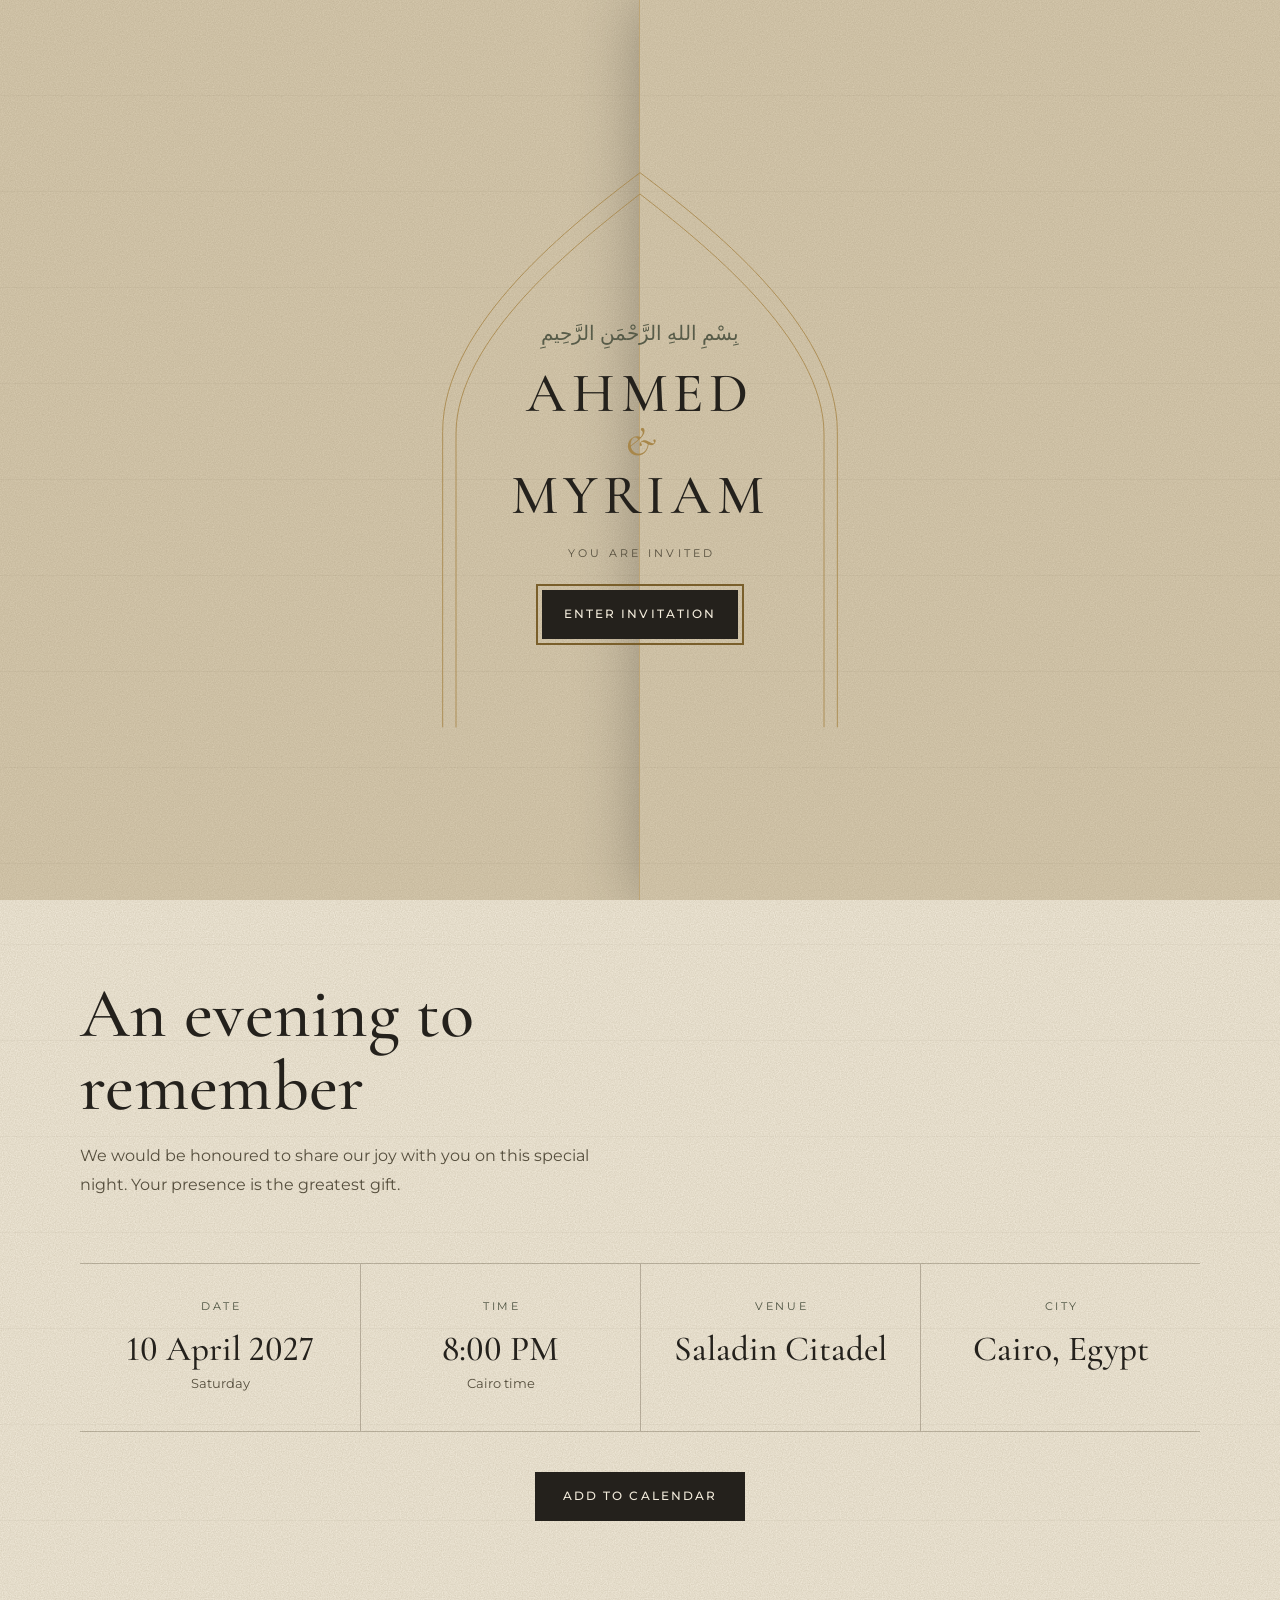
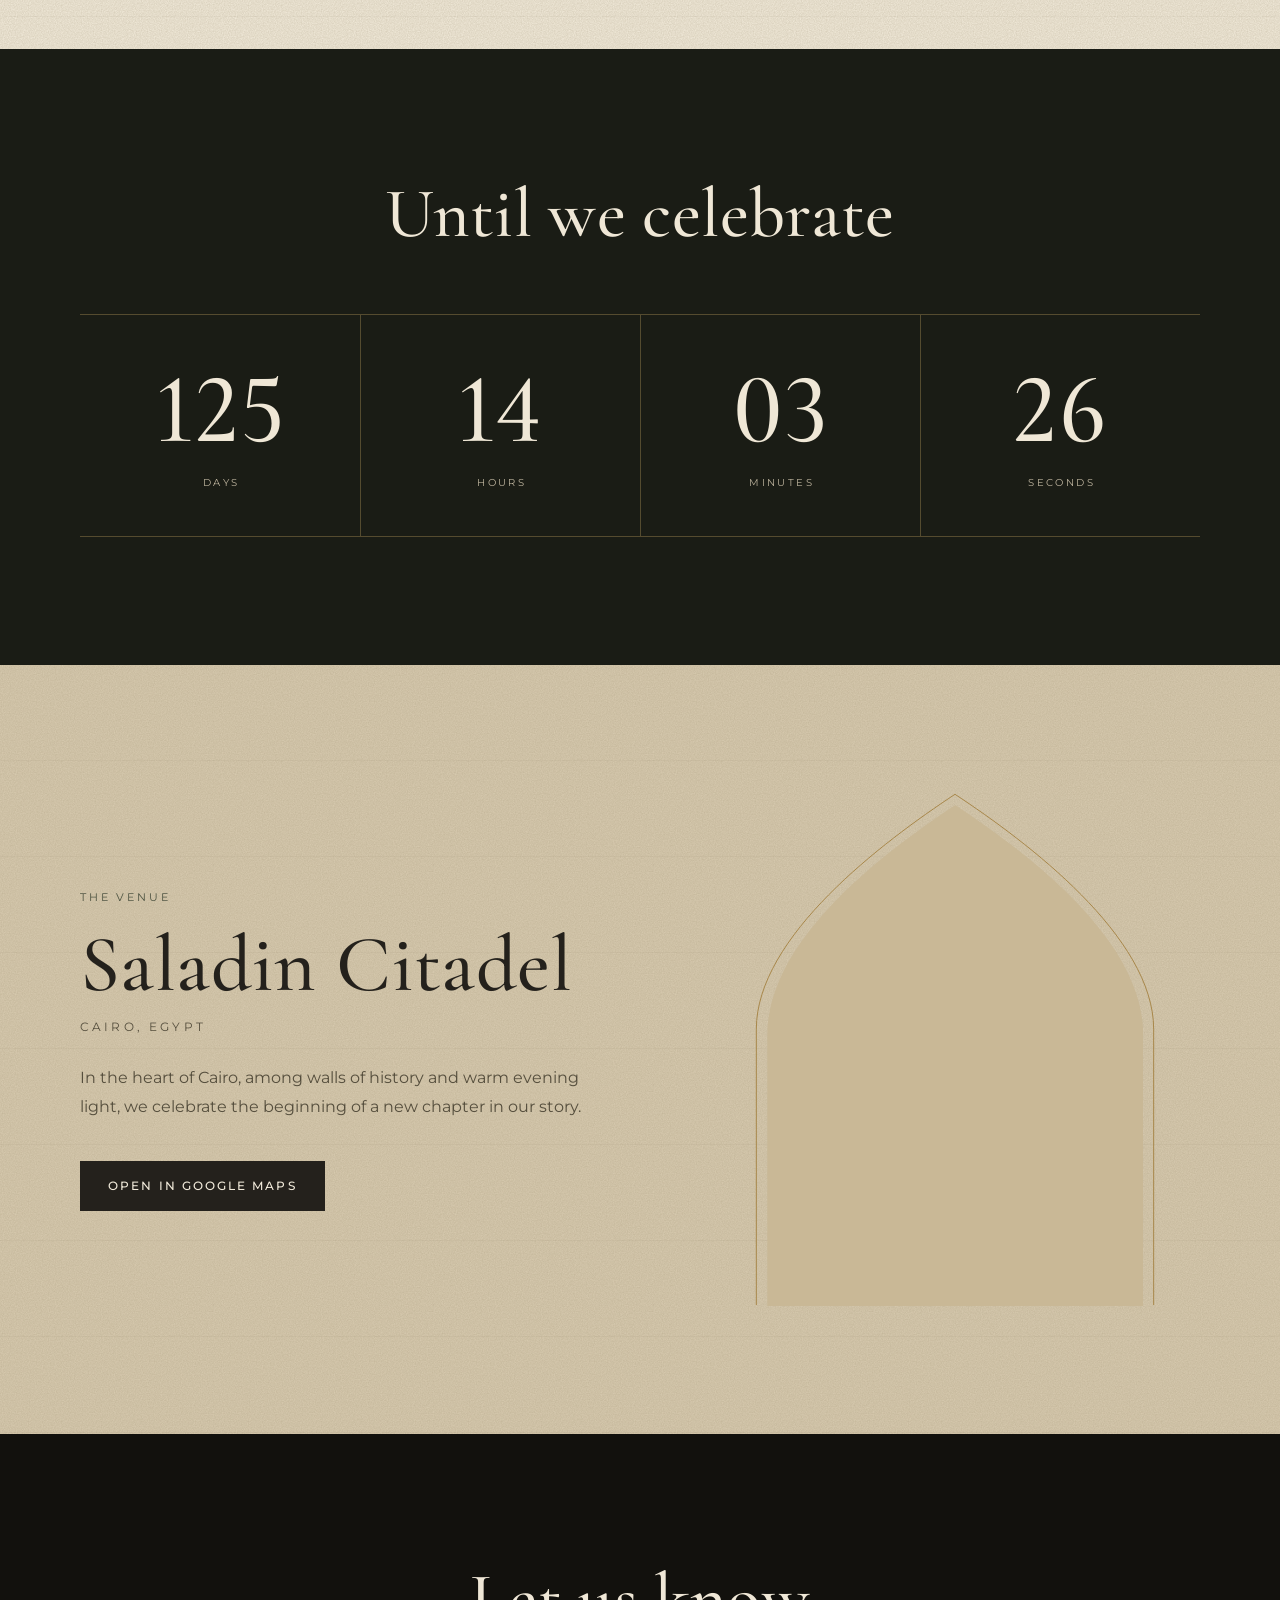
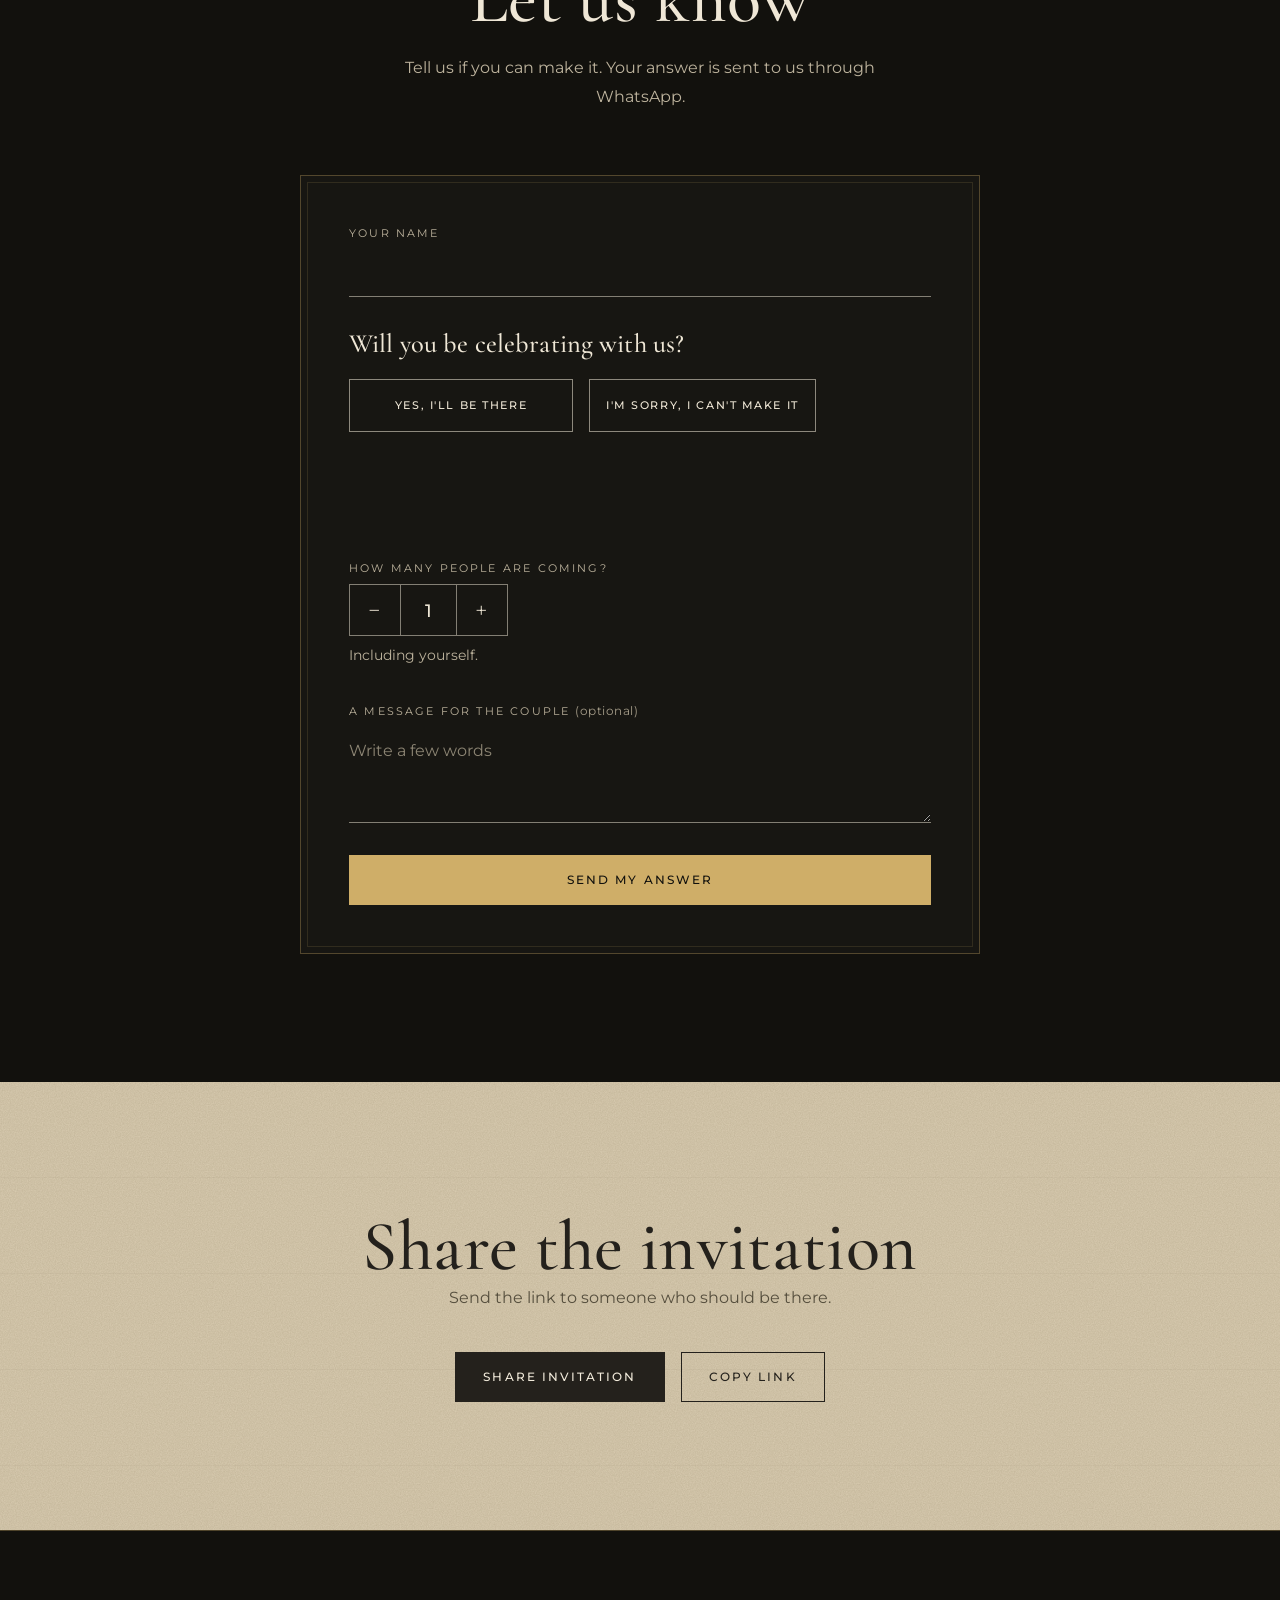
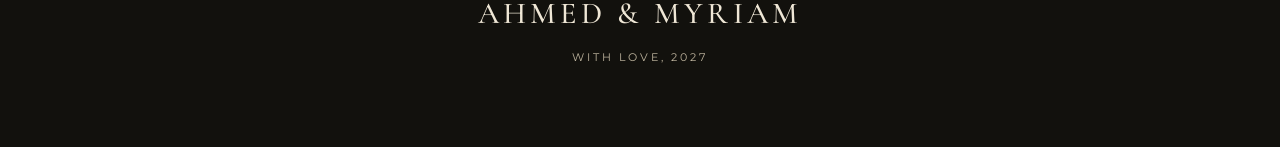
==== commit 1769eded: "Add files via upload" ====
--- a/index.html
+++ b/index.html
@@ -5,11 +5,11 @@
   <meta name="viewport" content="width=device-width, initial-scale=1, viewport-fit=cover">
   <meta name="theme-color" content="#12110d">
   <title>AHMED &amp; MYRIAM — Wedding Invitation</title>
-  <meta name="description" content="You are invited to the wedding of Ahmed &amp; Myriam at the Saladin Citadel, Cairo — 1 April 2027, 8:00 PM.">
+  <meta name="description" content="You are invited to the wedding of Ahmed &amp; Myriam at the Saladin Citadel, Cairo — 10 April 2027, 8:00 PM.">
 
   <meta property="og:type" content="website">
   <meta property="og:title" content="AHMED &amp; MYRIAM — Wedding Invitation">
-  <meta property="og:description" content="1 April 2027 · 8:00 PM · Saladin Citadel, Cairo. Open the invitation and let us know you’re coming.">
+  <meta property="og:description" content="10 April 2027 · 8:00 PM · Saladin Citadel, Cairo. Open the invitation and let us know you’re coming.">
   <meta property="og:locale" content="en_US">
   <meta name="twitter:card" content="summary">
 
@@ -76,7 +76,7 @@
           <span class="mask"><span class="r-name n2">Myriam</span></span>
         </h1>
         <p class="hero-date r r3">
-          <time datetime="2027-04-01T20:00:00+02:00" data-bind="dateLong">1 April 2027</time>
+          <time datetime="2027-04-10T20:00:00+02:00" data-bind="dateLong">10 April 2027</time>
           <span class="hero-venue">Saladin Citadel, Cairo</span>
         </p>
         <div class="scroll-cue r r4" aria-hidden="true"><span>Scroll to discover</span><i></i></div>
@@ -157,7 +157,7 @@
           <dl class="facts">
             <div class="fact">
               <dt>Date</dt>
-              <dd><span data-bind="dateShort">1 April 2027</span><small data-bind="weekday">Thursday</small></dd>
+              <dd><span data-bind="dateShort">10 April 2027</span><small data-bind="weekday">Saturday</small></dd>
             </div>
             <div class="fact">
               <dt>Time</dt>
